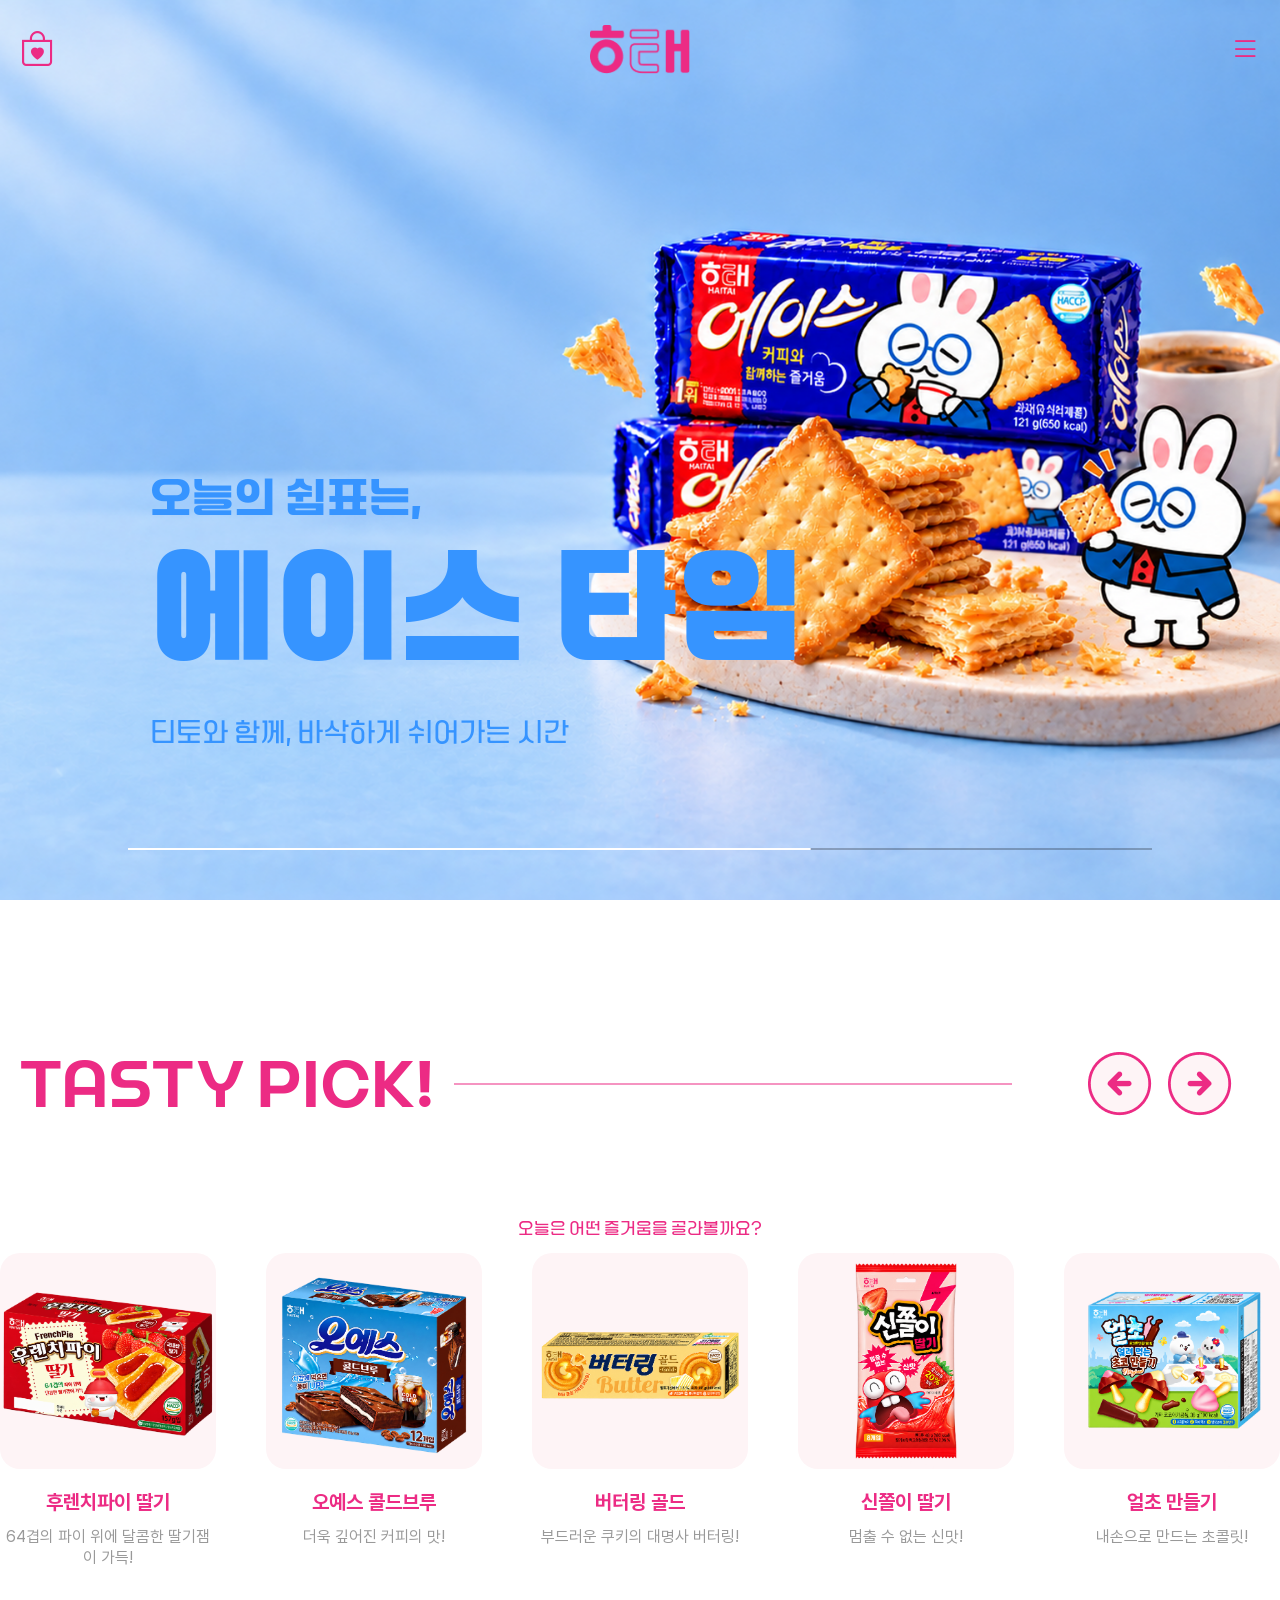
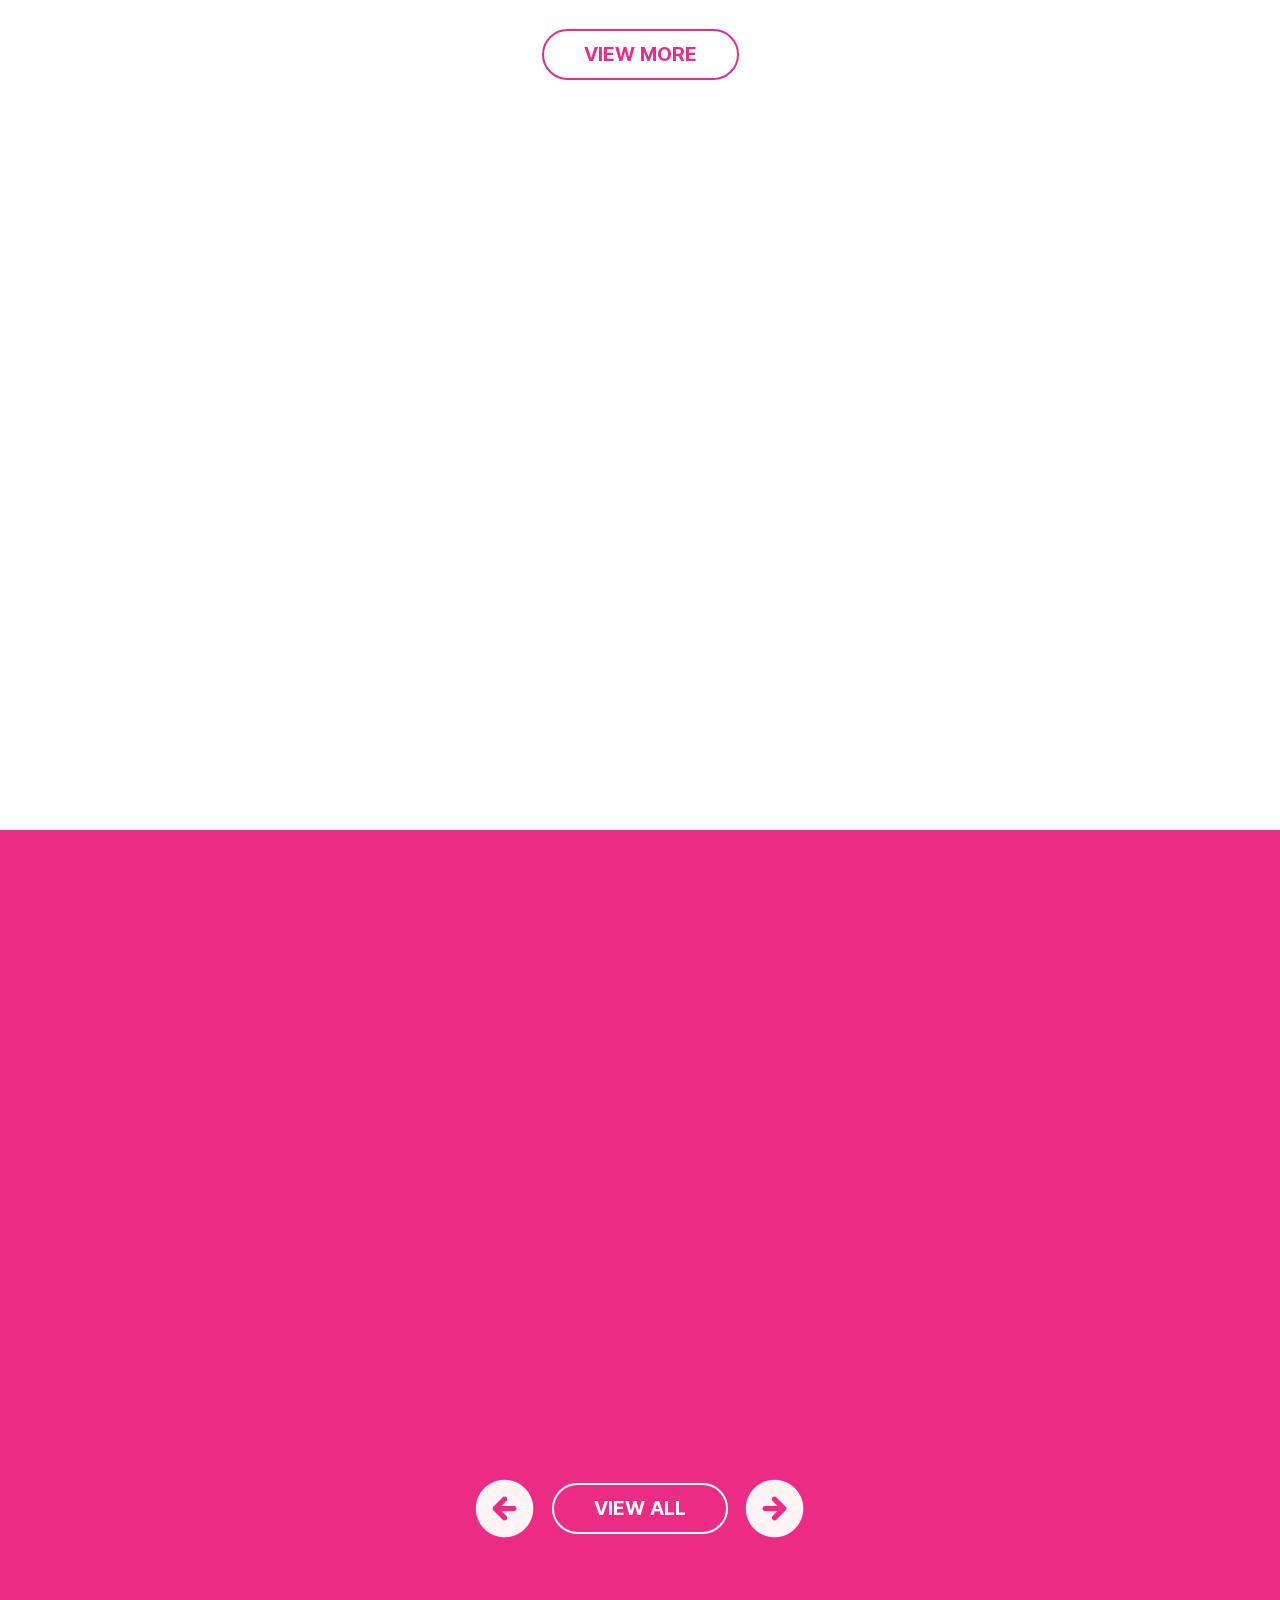
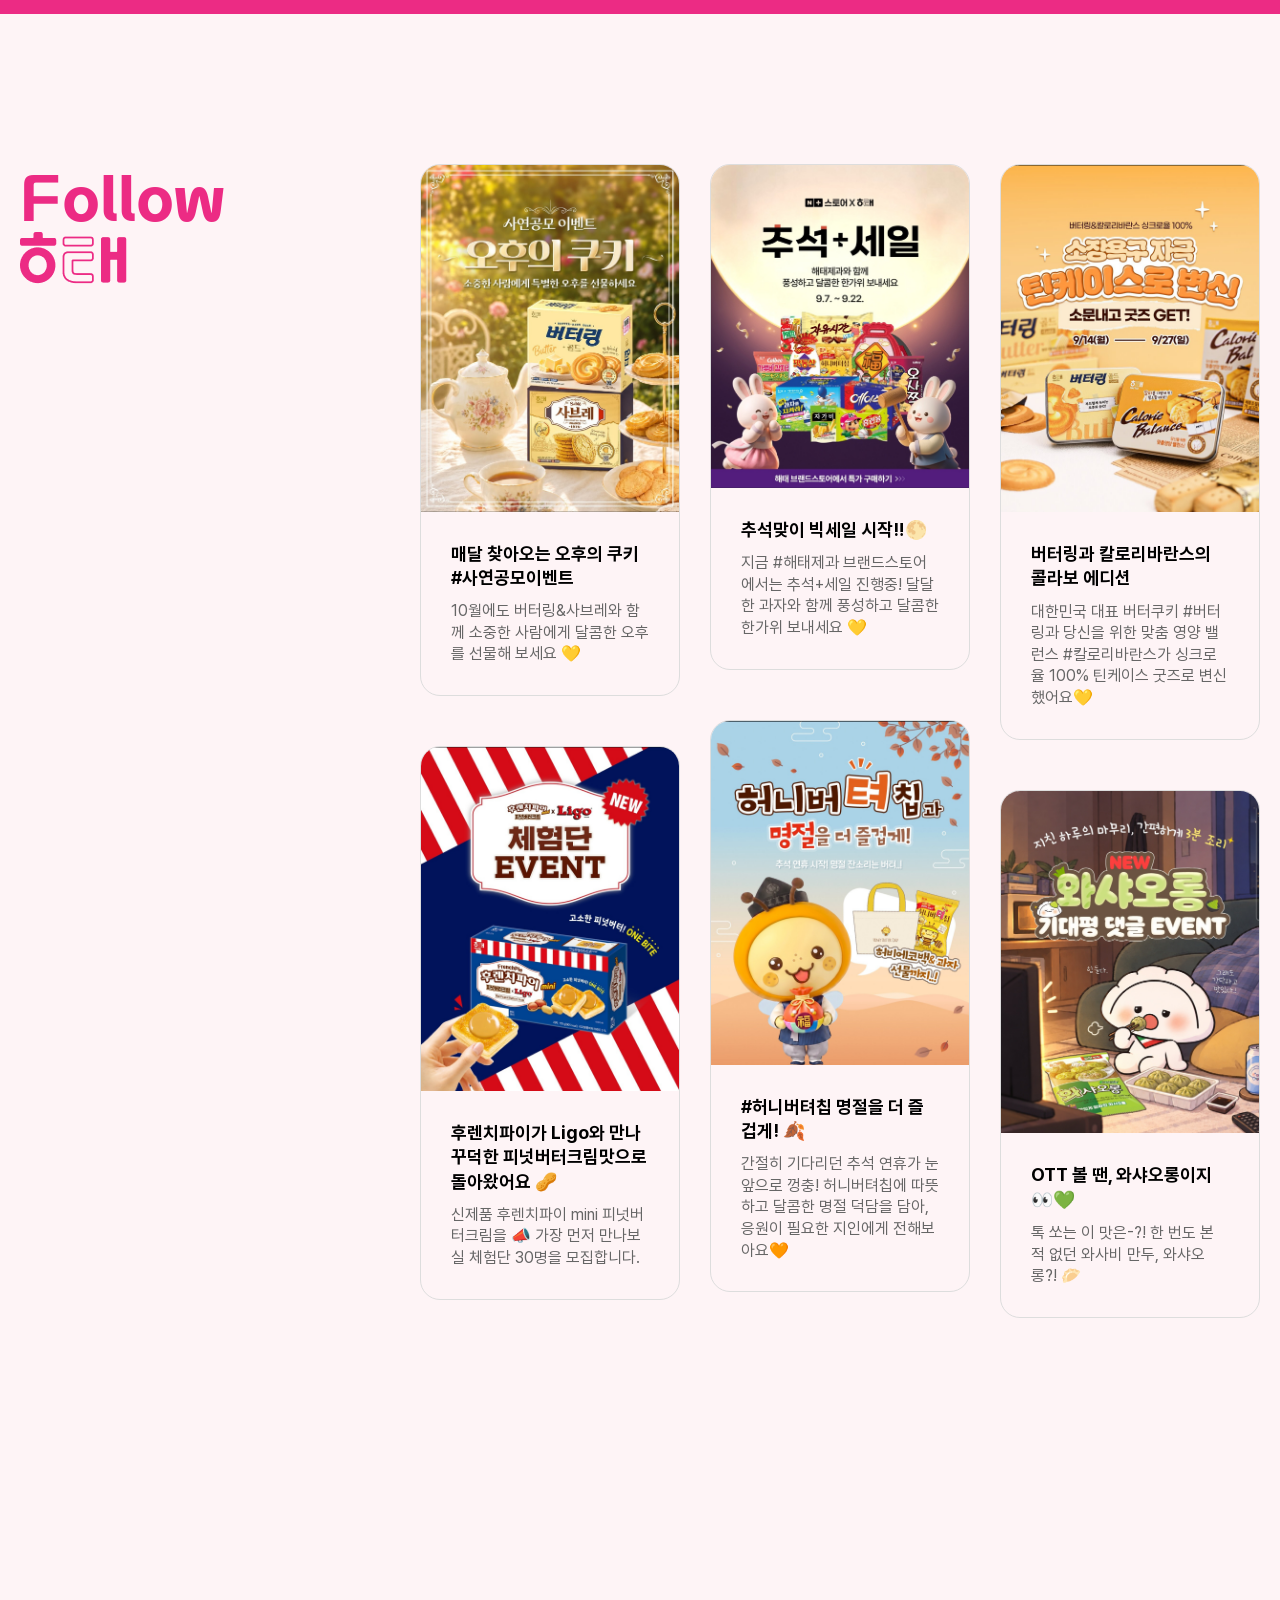
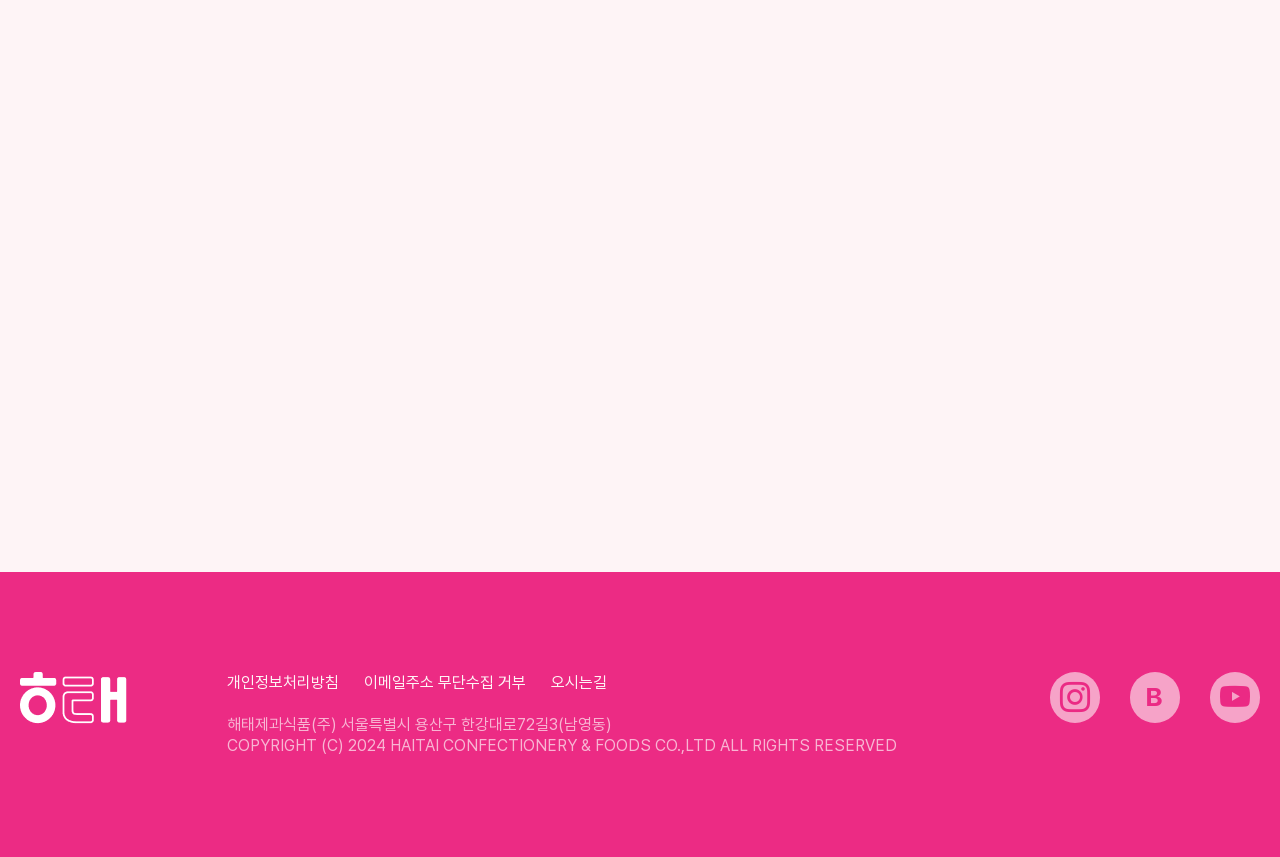
==== index.html @ 1c4fd708 "최초업로드" ====
<!DOCTYPE html>
<html lang="ko">

<head>
  <meta charset="UTF-8">
  <meta name="viewport" content="width=device-width, initial-scale=1.0">
  <title>해태제과식품</title>
  <!--favicon-->
  <link rel="icon" href="img/common/favicon.png">

  <!--font-->
  <link rel="stylesheet" href="css/font.css">

  <!--icon-->
  <link rel="stylesheet" href="https://cdn.jsdelivr.net/npm/bootstrap-icons@1.9.1/font/bootstrap-icons.css">

  <!--css-->
  <link rel="stylesheet" href="css/reset.css">
  <link rel="stylesheet" href="css/swiper-bundle.min.css">
  <link rel="stylesheet" href="css/aos.css">

  <link rel="stylesheet" href="css/common.css">
  <link rel="stylesheet" href="css/main.css">

  <!--js-->
  <script src="js/jquery-4.0.0.min.js"></script>
  <script src="js/swiper-bundle.min.js"></script>
  <script src="js/aos.js"></script>
  <script src="js/common.js"></script>
</head>

<body>
  <div id="wrap">
    <header>
      <div class="inner">
        <h1><a href="#"><img src="img/common/logo.png" alt="해태제과식품"></a></h1>
        <nav>
          <ul class="gnb">
            <li><a href="doc/about.html">about</a></li>
            <li><a href="doc/product.html">product</a></li>
            <li><a href="doc/news.html">news</a></li>
            <li><a href="doc/event.html">event</a></li>
          </ul>

          <div class="utill">
            <ul class="lang">
              <li><a href="#">KO</a>
                <ul class="depth2">
                  <li><a href="#">EN</a></li>
                  <li><a href="#">JP</a></li>
                </ul>
              </li>
            </ul>
            <a href="#">
              <div class="bi bi-bag-heart cart"></div>
            </a>
          </div><!--utill-->
        </nav>

        <div class="bi bi-list ham"></div>

      </div><!--inner-->

      <div class="mgnb-wrap">
        <div class="m-logo"><img src="img/common/logo.png" alt="해태제과식품"></div>

        <ul class="mgnb">
            <li><a href="doc/about.html">about</a></li>
            <li><a href="doc/product.html">product</a></li>
            <li><a href="doc/news.html">news</a></li>
            <li><a href="doc/event.html">event</a></li>
        </ul><!--mgnb-->
        <div class="bi bi-x-lg mgnb-close"></div>
      </div><!--mgnb-wrap-->

    </header>

    <main>

      <section id="banner">

        <div class="swiper banner-list">
          <ul class="swiper-wrapper">

            <li class="swiper-slide banner01">
              <div class="banner-txt">
                <div class="inner">
                  <div class="ohyes">
                    <span>베어물면, 기분까지</span>
                    <h2>Oh YES!</h2>
                    <p>예쓰와 함께, 오늘도 부드럽게 오예스!</p>
                  </div>
                </div><!--main-txt-->
              </div><!--inner-->
            </li>

            <li class="swiper-slide banner02">
              <div class="inner">
                <div class="banner-txt">
                  <div class="ace">
                    <span>오늘의 쉼표는,</span>
                    <h2>에이스 타임</h2>
                    <p>티토와 함께, 바삭하게 쉬어가는 시간</p>
                  </div>
                </div><!--main-txt-->
              </div><!--inner-->
            </li>

            <li class="swiper-slide banner03">
              <div class="inner">
                <div class="banner-txt">
                  <div class="freetime">
                    <span>자유를 채워볼까?</span>
                    <h2>자유시간</h2>
                    <p>차유식과 함께, 달콤하게 즐기는 나만의 자유시간</p>
                  </div>
                </div><!--main-txt-->
              </div><!--inner-->
            </li>

          </ul><!--swiper-wrapper-->
          <div class="swiper-pagination"></div>
        </div><!--swiper-->

      </section><!--banner-->

      <section id="tasty-pick" data-aos="fade-up">

        <div class="inner">
          <h3 class="tasty-h3"><span>tasty pick!</span></h3>

          <div class="swiper-btn">
            <div class="swiper-button-prev prd-prev"></div>
            <div class="swiper-button-next prd-next"></div>
          </div>

        </div><!--inner-->
        <p class="pick">오늘은 어떤 즐거움을 골라볼까요?</p>

        <div class="swiper tasty-list">
          <ul class="swiper-wrapper">

            <li class="swiper-slide">
              <div class="thumbnail">
                <a href="#">
                  <img src="img/main/tastypick/tastypick_prd/p01.png" alt="오예스 콜드브루">
                  <img src="img/main/tastypick/tastypick_visual/prd_visual01.png" alt="오예스 콜드브루">
                </a>
              </div>
              <div class="prd-name"><a href="#">오예스 콜드브루</a></div>
              <div class="prd-txt">더욱 깊어진 커피의 맛!</div>
            </li>

            <li class="swiper-slide">
              <div class="thumbnail">
                <a href="#">
                  <img src="img/main/tastypick/tastypick_prd/p02.png" alt="버터링 골드">
                  <img src="img/main/tastypick/tastypick_visual/prd_visual02.png" alt="버터링 골드">
                </a>
              </div>
              <div class="prd-name"><a href="#">버터링 골드</a></div>
              <div class="prd-txt">부드러운 쿠키의 대명사 버터링!</div>
            </li>

            <li class="swiper-slide">
              <div class="thumbnail">
                <a href="#">
                  <img src="img/main/tastypick/tastypick_prd/p03.png" alt="신쫄이 딸기">
                  <img src="img/main/tastypick/tastypick_visual/prd_visual03.png" alt="신쫄이 딸기">
                </a>
              </div>
              <div class="prd-name"><a href="#">신쫄이 딸기</a></div>
              <div class="prd-txt">멈출 수 없는 신맛!</div>
            </li>

            <li class="swiper-slide">
              <div class="thumbnail">
                <a href="#">
                  <img src="img/main/tastypick/tastypick_prd/p04.png" alt="얼초 만들기">
                  <img src="img/main/tastypick/tastypick_visual/prd_visual04.png" alt="얼초 만들기">
                </a>
              </div>
              <div class="prd-name"><a href="#">얼초 만들기</a></div>
              <div class="prd-txt">내손으로 만드는 초콜릿!</div>
            </li>

            <li class="swiper-slide">
              <div class="thumbnail">
                <a href="#">
                  <img src="img/main/tastypick/tastypick_prd/p05.png" alt="고향만두">
                  <img src="img/main/tastypick/tastypick_visual/prd_visual05.png" alt="고향만두">
                </a>
              </div>
              <div class="prd-name"><a href="#">고향만두</a></div>
              <div class="prd-txt">Since 1987 언제나 당신곁에</div>
            </li>

            <li class="swiper-slide">
              <div class="thumbnail">
                <a href="#">
                  <img src="img/main/tastypick/tastypick_prd/p06.png" alt="연양갱">
                  <img src="img/main/tastypick/tastypick_visual/prd_visual06.png" alt="연양갱">
                </a>
              </div>
              <div class="prd-name"><a href="#">연양갱</a></div>
              <div class="prd-txt">75년 전통의 맛 그대로!</div>
            </li>

            <li class="swiper-slide">
              <div class="thumbnail">
                <a href="#">
                  <img src="img/main/tastypick/tastypick_prd/p07.png" alt="허니버터칩">
                  <img src="img/main/tastypick/tastypick_visual/prd_visual07.png" alt="허니버터칩">
                </a>
              </div>
              <div class="prd-name"><a href="#">허니버터칩</a></div>
              <div class="prd-txt">달콤한 벌꿀이 들어갔어요!</div>
            </li>

            <li class="swiper-slide">
              <div class="thumbnail">
                <a href="#">
                  <img src="img/main/tastypick/tastypick_prd/p08.png" alt="후렌치파이 딸기">
                  <img src="img/main/tastypick/tastypick_visual/prd_visual08.png" alt="후렌치파이 딸기">
                </a>
              </div>
              <div class="prd-name"><a href="#">후렌치파이 딸기</a></div>
              <div class="prd-txt">64겹의 파이 위에 달콤한 딸기잼이 가득!</div>
            </li>

          </ul><!--swiper-wrapper-->
        </div><!--swiper-->


        <div class="btn-more" data-aos="fade-up"><a href="doc/product.html">view more</a></div>
      </section><!--tasty-pick-->

      <section id="brand-story">
        <div class="story-txt">
          <div><img src="img/common/logo_w.png" alt="해태로고"></div>
          <h3>story</h3>
        </div>
        <p>해태제과는 늘 새롭고 달콤한 세상을 꿈꾸고 있어요</p>

        <div class="btn-more"><a href="doc/about.html">해태, 궁금하지?</a></div>
      </section><!--brand-story-->

      <section id="new-prd">
        <h3 data-aos="fade-up">new product</h3>
        <p data-aos="fade-up">새로운 달콤함을 만나봐!</p>
        <div class="swiper new-list" data-aos="fade-up">
          <ul class="swiper-wrapper">

            <li class="swiper-slide">
              <img src="img/main/newproduct/new_prd01.png" alt="샌드 에이스">
              <div class="btn-more"><a href="#">view more</a></div>
            </li>
            <li class="swiper-slide">
              <img src="img/main/newproduct/new_prd02.png" alt="맛동산 밤라떼맛">
              <div class="btn-more"><a href="#">view more</a></div>
            </li>
            <li class="swiper-slide">
              <img src="img/main/newproduct/new_prd03.png" alt="자유시간 로얄밀크티">
              <div class="btn-more"><a href="#">view more</a></div>
            </li>
            <li class="swiper-slide">
              <img src="img/main/newproduct/new_prd04.png" alt="오예스 베이크하우스">
              <div class="btn-more"><a href="#">view more</a></div>
            </li>
            <li class="swiper-slide">
              <img src="img/main/newproduct/new_prd05.png" alt="오사쯔 우베맛">
              <div class="btn-more"><a href="#">view more</a></div>
            </li>

          </ul><!--swiper-wrapper-->

        </div><!--new-list-->
        <div class="swiper-button-prev intro-prev"></div>
        <div class="swiper-button-next intro-next"></div>
        <div class="btn-more"><a href="doc/product.html">view all</a></div>
      </section><!--new-prd-->

      <section id="follow">
        <div class="inner">

          <div class="follow-txt">
            <h3>follow</h3>
            <div class="follow-logo">
              <img src="img/common/logo.png" alt="해태로고">
            </div>
          </div><!--follow-txt-->

          <div class="follow-list">

            <div>

              <div class="follow-item" data-aos="fade-up">
                <a href="#"><img src="img/main/instagram/insta01.jpg" alt="인스타1"></a>
                <dl>
                  <dt>매달 찾아오는 오후의 쿠키 #사연공모이벤트</dt>
                  <dd>10월에도 버터링&사브레와 함께 소중한 사람에게 달콤한 오후를 선물해 보세요 💛</dd>
                </dl>
              </div><!--follow-item-->

              <div class="follow-item" data-aos="fade-up">
                <a href="#"><img src="img/main/instagram/insta02.jpg" alt="인스타2"></a>
                <dl>
                  <dt>후렌치파이가 Ligo와 만나 꾸덕한 피넛버터크림맛으로 돌아왔어요 🥜</dt>
                  <dd>신제품 후렌치파이 mini 피넛버터크림을 📣 가장 먼저 만나보실 체험단 30명을 모집합니다.</dd>
                </dl>
              </div><!--follow-item-->

              <div class="follow-item" data-aos="fade-up">
                <a href="#"><img src="img/main/instagram/insta03.png" alt="인스타3"></a>
                <dl>
                  <dt>식후감 이벤트 🍂</dt>
                  <dd>해태제과가 올가을 선보인 감성 디저트,
                    Fall-in-Cafe 에디션의 식후감을 들려주세요!</dd>
                </dl>
              </div><!--follow-item-->

            </div>

            <div>

              <div class="follow-item" data-aos="fade-up">
                <a href="#"><img src="img/main/instagram/insta04.jpg" alt="인스타4"></a>
                <dl>
                  <dt>추석맞이 빅세일 시작‼️🌕</dt>
                  <dd>지금 #해태제과 브랜드스토어에서는 추석+세일 진행중! 달달한 과자와 함께 풍성하고 달콤한 한가위 보내세요 💛</dd>
                </dl>
              </div><!--follow-item-->

              <div class="follow-item" data-aos="fade-up">
                <a href="#"><img src="img/main/instagram/insta05.png" alt="인스타5"></a>
                <dl>
                  <dt>#허니버텨칩 명절을 더 즐겁게! 🍂</dt>
                  <dd>간절히 기다리던 추석 연휴가 눈앞으로 껑충!
                    허니버텨칩에 따뜻하고 달콤한 명절 덕담을 담아, 응원이 필요한 지인에게 전해보아요🧡</dd>
                </dl>
              </div><!--follow-item-->

              <div class="follow-item" data-aos="fade-up">
                <a href="#"><img src="img/main/instagram/insta06.jpg" alt="인스타6"></a>
                <dl>
                  <dt>돌아온 해태몰 브랜드위크🍂</dt>
                  <dd>해태몰에서 달달한 가을 기획전을 즐겨보아요!</dd>
                </dl>
              </div><!--follow-item-->

            </div>

            <div>

              <div class="follow-item" data-aos="fade-up">
                <a href="#"><img src="img/main/instagram/insta07.png" alt="인스타7"></a>
                <dl>
                  <dt>버터링과 칼로리바란스의 콜라보 에디션</dt>
                  <dd>대한민국 대표 버터쿠키 #버터링과 당신을 위한
                    맞춤 영양 밸런스 #칼로리바란스가 싱크로율 100% 틴케이스 굿즈로 변신했어요💛</dd>
                </dl>
              </div><!--follow-item-->

              <div class="follow-item" data-aos="fade-up">
                <a href="#"><img src="img/main/instagram/insta08.png" alt="인스타8"></a>
                <dl>
                  <dt>OTT 볼 땐, 와샤오롱이지 👀💚</dt>
                  <dd>톡 쏘는 이 맛은-?!
                    한 번도 본 적 없던 와사비 만두, 와샤오롱?! 🥟</dd>
                </dl>
              </div><!--follow-item-->

              <div class="follow-item" data-aos="fade-up">
                <a href="#"><img src="img/main/instagram/insta09.jpg" alt="인스타9"></a>
                <dl>
                  <dt>즐겁고 행복한 추석 연휴 스타트! 🌕💛</dt>
                  <dd>다들 즐거운 시간 보내고 계신가요?
                    📢 연휴의 시작과 함께 토스에서도 하루특가 행사 진행 중이란 소식‼️</dd>
                </dl>
              </div><!--follow-item-->

            </div>

          </div><!--follow-list-->
        </div><!--inner-->
        <div class="btn-more" data-aos="fade-up"><a href="#">view more</a></div>
      </section><!--follow-->

    </main>

    <footer>

      <div class="inner">

        <div class="left">
          <div class="ft-logo">
            <img src="img/common/logo_w.png" alt="해태로고">
          </div>

          <div class="ft-list">
            <ul class="ft-select">
              <li><a href="#">개인정보처리방침</a></li>
              <li><a href="#">이메일주소 무단수집 거부</a></li>
              <li><a href="#">오시는길</a></li>
            </ul>

            <div class="ad-co">
              <address>해태제과식품(주) 서울특별시 용산구 한강대로72길3(남영동)</address>
              <div class="copy">COPYRIGHT (C) 2024 HAITAI CONFECTIONERY & FOODS CO.,LTD ALL RIGHTS RESERVED</div>
            </div><!--ad-co-->
          </div><!--ft-list-->
        </div><!--left-->

        <ul class="sns">
          <li><a href="#" class="bi bi-instagram"></a></li>
          <li><a href="#" class="bi bi-type-bold"></a></li>
          <li><a href="#" class="bi bi-youtube"></a></li>
        </ul>

      </div><!--inner-->

    </footer>
  </div><!--wrap-->
  
</body>
<script>
    $(document).ready(function () {
      AOS.init(); //잊지말기
    });
  </script>

</html>
---- css/font.css ----
@font-face{
  font-family: "pretendard"; /*사용할 이름 정의*/
  src: url(../font/Pretendard-Thin.woff) format("woff"); /*폰트 파일 위치 연결*/
  font-weight: 100;
  font-style: normal;
}

@font-face{
  font-family: "pretendard";
  src: url(../font/Pretendard-ExtraLight.woff) format("woff");
  font-weight: 200;
  font-style: normal;
}

@font-face{
  font-family: "pretendard";
  src: url(../font/Pretendard-Light.woff) format("woff");
  font-weight: 300;
  font-style: normal;
}

@font-face{
  font-family: "pretendard";
  src: url(../font/Pretendard-Regular.woff) format("woff");
  font-weight: 400;
  font-style: normal;
}

@font-face{
  font-family: "pretendard";
  src: url(../font/Pretendard-Medium.woff) format("woff");
  font-weight: 500;
  font-style: normal;
}

@font-face{
  font-family: "pretendard";
  src: url(../font/Pretendard-SemiBold.woff) format("woff");
  font-weight: 600;
  font-style: normal;
}

@font-face{
  font-family: "pretendard";
  src: url(../font/Pretendard-Bold.woff) format("woff");
  font-weight: 700;
  font-style: normal;
}

@font-face{
  font-family: "pretendard";
  src: url(../font/Pretendard-ExtraBold.woff) format("woff");
  font-weight: 800;
  font-style: normal;
}

@font-face{
  font-family: "pretendard";
  src: url(../font/Pretendard-Black.woff) format("woff");
  font-weight: 900;
  font-style: normal;
}

@font-face {
  font-family: "riasans";
  src: url("../font/RiaSans-Regular.woff2") format("woff");
  font-weight: 100;
  font-style: normal;
}

@font-face {
  font-family: "riasans";
  src: url("../font/RiaSans-Bold.woff2") format("woff");
  font-weight: 200;
  font-style: normal;
}

@font-face {
  font-family: "riasans";
  src: url("../font/RiaSans-ExtraBold.woff2") format("woff");
  font-weight: 300;
  font-style: normal;
}
---- css/common.css ----
@charset "utf-8";

:root {
  --main-font: "pretendard", sans-serif;
  --sub-font: "riasans", sans-serif;
  --main-color: #EC2B84;
  --sub-color: #FEF4F6;
}

body {
  font-family: var(--main-font);
  font-size: 1.6rem;
  line-height: 1.35;
  color: #000;
}

.inner {
  padding: 0 20px;
  max-width: 1640px;
  margin: 0 auto;
}

header {
  position: fixed;
  top: 0;
  left: 0;
  width: 100%;
  z-index: 99;
  align-items: center;
  padding: 25px 0;
}

header.active {
  background-color: #ffffffda;
}

header h1 img {
  display: block;
  width: 100px;
}

header nav {
  display: flex;
  gap: 400px;
}

header .inner {
  display: flex;
  justify-content: space-between;
}

header .gnb {
  display: flex;
}

header .gnb li a {
  display: block;
  padding: 10px 40px;
  text-transform: uppercase;
  font-size: 1.8rem;
  font-weight: 700;
  color: var(--main-color);
}

header .utill {
  display: flex;
  align-items: center;
  gap: 20px;
}

header .utill .lang {
  font-size: 1.6rem;
  font-weight: 600;
  color: var(--main-color);
}

header .utill .lang>li {
  position: relative;
}

header .utill .lang>li>a {
  display: block;
  padding: 8px 45px 8px 25px;
  border: 2px solid var(--main-color);
  border-radius: 25px;
  color: var(--main-color);
  background: url(../img/common/chevron-down.png)no-repeat right 10px center;
  transition: all 0.5s;
}

header .utill .lang>li:hover>a {
  background-color: var(--sub-color);
}

header .utill .lang>li .depth2 {
  display: none;
  position: absolute;
  width: 100px;
  padding: 10px;
  text-align: center;
  border-radius: 10px;
  transform: translateX(-50%);
  left: 50%;
  background-color: var(--sub-color);
}

header .utill .lang>li .depth2 li a {
  display: block;
  padding: 8px 0 8px;
  color: var(--main-color);
  transition: all 0.5s;
}

header .utill .lang>li .depth2 li:hover a {
  background-color: var(--main-color);
  color: var(--sub-color);
  border-radius: 10px;
}

header .utill .cart {
  color: var(--main-color);
  font-size: 3.5rem;
}

header .ham {
  cursor: pointer;
  display: none;
  color: var(--main-color);
  font-size: 3rem;
  line-height: 48px;
}

@media(max-width: 1400px) {
  header h1 {
    position: absolute;
    left: 50%;
    transform: translateX(-50%);
  }

  header .gnb {
    display: none;
  }

  header .utill>.lang {
    display: none;
  }

  header .ham {
    display: block;
  }
}

@media(max-width: 768px) {
  header h1 {
    position: static;
    transform: none;
  }

  header .utill {
    display: none;
  }
}

/*mgnb*/
.mgnb-wrap {
  position: fixed;
  z-index: 999;
  top: 0;
  right: -100%;
  width: 100%;
  height: 100%;
  padding: 100px 50px;
  background-color: var(--sub-color);
}

.mgnb-wrap .m-logo {
  position: absolute;
  top: 48px;
}

.mgnb-wrap .m-logo img {
  display: block;
  width: 60px;
}

.mgnb-wrap .mgnb li a {
  display: block;
  padding: 15px 10px;
  color: var(--main-color);
  text-transform: uppercase;
  font-size: 2rem;
  border-bottom: 1px solid rgba(236, 43, 133, 0.3);
  transition: all 0.5s;
}

.mgnb-wrap .mgnb li:first-child {
  border-top: 1px solid var(--main-color);
}

.mgnb-wrap .mgnb li:hover a {
  color: var(--sub-color);
  background-color: var(--main-color);
}

.mgnb-wrap .mgnb-close {
  cursor: pointer;
  position: absolute;
  top: 50px;
  right: 50px;
  width: 30px;
  height: 30px;
  color: var(--main-color);
  font-size: 2rem;
}

/*공통*/
h3 {
  position: relative;
  font-size: 5rem;
  font-family: var(--sub-font);
  font-weight: 200;
  text-transform: uppercase;
  color: var(--main-color);
}

main .btn-more a {
  display: inline-block;
  border: 2px solid var(--main-color);
  border-radius: 30px;
  padding: 10px 40px;
  font-size: 2rem;
  font-weight: 700;
  text-transform: uppercase;
  color: var(--main-color);
  transition: all 0.5s;
}

main .btn-more a:hover {
  background-color: var(--main-color);
  color: #fff;
}

/*footer*/
footer {
  background-color: var(--main-color);
  padding: 100px 0;
}

footer .inner {
  display: flex;
  flex-wrap: wrap;
  justify-content: space-between;
}

footer .inner .left {
  display: flex;
  gap: 100px;
}

footer .inner .left .ft-list .ft-select {
  display: flex;
  flex-wrap: wrap;
  gap: 25px;
  margin-bottom: 20px;
}

footer .inner .left .ft-list .ft-select li a {
  color: var(--sub-color);
}

footer .inner .left .ft-list .ad-co {
  color: #fef4f6b0;
}

footer .inner .sns {
  display: flex;
  gap: 30px;
}

footer .inner .sns li a {
  display: inline-block;
  padding: 5px 10px;
  align-items: center;
  font-size: 3rem;
  background-color: var(--sub-color);
  color: var(--main-color);
  border-radius: 50px;
  opacity: 0.6;
  transition: all 0.5s;
}

footer .inner .sns li a:hover{
  opacity: 1;
}

@media(max-width:1024px) {
  footer {
    font-size: 1.4rem;
  }

  footer .inner .sns{
    margin-top: 50px;
  }
}

@media(max-width:768px) {
  footer {
    padding: 50px 0;
    font-size: 1.2rem;
  }
}
---- css/main.css ----
@charset "utf-8";


/*main-visual*/

#banner .swiper-slide {
  height: 100vh;
}

#banner .banner01 {
  background: url(../img/main/banner/banner_main01.png)no-repeat center center / cover;
}

#banner .banner02 {
  background: url(../img/main/banner/banner_main02.png)no-repeat center center / cover;
}

#banner .banner03 {
  background: url(../img/main/banner/banner_main03.png)no-repeat center center / cover;
}

#banner .banner-txt {
  position: absolute;
  left: 150px;
  bottom: 150px;
  font-family: var(--sub-font);
  color: #fff;
}

#banner .swiper-pagination-progressbar-fill {
  background-color: #fff;
}

#banner .swiper-pagination {
  top: auto;
  bottom: 50px;
  height: 2px;
  width: 80%;
  left: 50%;
  transform: translateX(-50%);
  max-width: 1600px;
}

#banner .banner-txt span {
  font-weight: 200;
  font-size: 4rem;
}

#banner .banner-txt h2 {
  font-size: 12rem;
  margin-bottom: 30px;
}

#banner .banner-txt p {
  font-weight: 100;
  font-size: 2.5rem;
}

#banner .banner-txt .ohyes {
  color: #ff6666;
}

#banner .banner-txt .ace {
  color: #3694FF;
}

#banner .banner-txt .freetime {
  color: #FFBB15;
}

@media(max-width: 1024px) {
  #banner .banner01 {
    background: url(../img/main/banner/banner_tb01.png)no-repeat center / cover;
  }

  #banner .banner02 {
    background: url(../img/main/banner/banner_tb02.png)no-repeat center / cover;
  }

  #banner .banner03 {
    background: url(../img/main/banner/banner_tb03.png)no-repeat center / cover;
  }

  #banner .banner-txt {
    left: 100px;
    bottom: 600px;
  }

  #banner .banner-txt .ohyes {
    color: #fff;
  }

  #banner .banner-txt .ace {
    color: #fff;
  }

  #banner .banner-txt .freetime {
    color: #fff;
  }

  #banner .banner-txt span {
    font-size: 2.5rem;
  }

  #banner .banner-txt h2 {
    font-size: 8rem;
    margin-bottom: 15px;
  }

  #banner .banner-txt p {
    font-size: 2rem;
  }
}

@media(max-width: 768px) {
  #banner .banner01 {
    background: url(../img/main/banner/banner_mb01.png)no-repeat center / cover;
  }

  #banner .banner02 {
    background: url(../img/main/banner/banner_mb02.png)no-repeat center / cover;
  }

  #banner .banner03 {
    background: url(../img/main/banner/banner_mb03.png)no-repeat center / cover;
  }

  #banner .banner-txt {
    left: 30px;
    bottom: 620px;
  }

  #banner .banner-txt span {
    font-size: 2.5rem;
  }

  #banner .banner-txt h2 {
    font-size: 7rem;
    margin-bottom: 10px;
  }

  #banner .banner-txt p {
    font-size: 2rem;
  }
}


/*tasty pick*/
#tasty-pick {
  padding-top: 150px;
}

#tasty-pick .inner {
  margin-bottom: 100px;
  position: relative;
  display: flex;
  justify-content: space-between;

}

#tasty-pick .tasty-h3 {
  width: 80%;
  position: relative;
}

#tasty-pick .tasty-h3 span {
  display: inline-block;
  padding-right: 20px;
  background-color: #fff;
  position: relative;
  z-index: 2;
}

#tasty-pick .tasty-h3::after {
  content: "";
  display: block;
  width: 100%;
  height: 1px;
  background-color: var(--main-color);
  transition: all 0.5s;
  position: absolute;
  top: 50%;
  left: 0;
  transform: translateY(-50%);
}


#tasty-pick .pick {
  text-align: center;
  color: var(--main-color);
  font-family: var(--sub-font);
  font-weight: 100;
  font-size: 1.5rem;
  margin-bottom: 15px;
}

#tasty-pick .swiper-btn {
  width: 20%;
}

#tasty-pick .swiper-slide {
  position: relative;
  text-align: center;
}

#tasty-pick .tasty-list li img {
  width: 100%;
  background-color: var(--sub-color);
  border-radius: 20px;
}

#tasty-pick .tasty-list li .thumbnail {
  position: relative;
}

#tasty-pick .tasty-list li .thumbnail img:nth-child(2) {
  position: absolute;
  top: 0;
  left: 0;
  opacity: 0;
  transition: all 0.5s;
}

#tasty-pick .tasty-list li:hover .thumbnail img:nth-child(2) {
  opacity: 1;
}

#tasty-pick .prd-name {
  font-size: 2rem;
  font-weight: 700;
  padding: 20px 0 10px;
}

#tasty-pick .prd-name a {
  color: var(--main-color);
}

#tasty-pick .prd-txt {
  color: rgba(0, 0, 0, 0.4)
}

#tasty-pick .swiper-button-next {
  display: inline-block;
  width: 80px;
  height: 80px;
  left: auto;
  top: 16px;
  right: 40px;
  background: transparent url(../img/main/arrow_right.png) no-repeat center;
  font-size: 0;
  color: transparent;
}

#tasty-pick .swiper-button-prev {
  display: inline-block;
  width: 80px;
  height: 80px;
  left: auto;
  top: 16px;
  right: 120px;
  background: transparent url(../img/main/arrow_left.png) no-repeat center;
  font-size: 0;
  color: transparent;
}

#tasty-pick .btn-more {
  margin-top: 60px;
  text-align: center;
}

@media(max-width: 1024px) {
  #tasty-pick .swiper-btn {
    display: none;
  }

  #tasty-pick .tasty-h3 {
    width: 100%;
    text-align: center;
  }

  #tasty-pick .tasty-h3::after {
    display: none;
  }

  #tasty-pick .tasty-h3 span {
    padding: 0;
  }

  #tasty-pick .pick {
    font-size: 1.3rem;
  }

  #tasty-pick .inner {
    margin-bottom: 80px;
  }
}

@media(max-width: 768px) {
  #tasty-pick {
    padding-top: 100px;
  }

  #tasty-pick .inner {
    margin-bottom: 60px;
  }

  #tasty-pick .btn-more a {
    font-size: 1.8rem;
    padding: 10px 30px;
  }
}

/*해태스토리*/
#brand-story {
  text-align: center;
  margin-top: 150px;
  color: #fff;
  padding: 200px 0;
  background: url(../img/main/main_story.png)no-repeat center / cover fixed;
}

#brand-story .story-txt {
  display: flex;
  justify-content: center;
  align-items: center;
  gap: 15px;
  margin-bottom: 10px;
}

#brand-story .story-txt div img {
  display: block;
  width: 100%;
}

#brand-story h3 {
  color: #fff;
}

#brand-story p {
  margin-bottom: 50px;
}

#brand-story>.btn-more a {
  border: 2px solid #fff;
  color: #fff;
  transition: all 0.5s;
  font-weight: 600;
}

#brand-story>.btn-more a:hover {
  background-color: #fff;
  color: var(--main-color);
}

@media(max-width: 1024px) {
  #brand-story {
    background: url(../img/main/main_story_mb.png)no-repeat center /cover fixed;
  }
}

@media(max-width: 768px) {
  #brand-story h3 {
    font-size: 3.5rem;
  }

  #brand-story .story-txt div {
    width: 80px;
  }

  #brand-story p {
    font-size: 1.4rem;
    margin-bottom: 70px;
  }

  #brand-story>.btn-more a {
    border: 2px solid #fff;
    font-weight: 500;
    padding: 10px 30px;
    font-size: 1.6rem;
  }
}


/*new product*/
#new-prd {
  position: relative;
  padding: 150px 0 200px;
  background-color: var(--main-color);
  text-align: center;
}

#new-prd h3 {
  color: #fff;
}

#new-prd p {
  color: #fff;
  margin: 10px 0 50px;
}

#new-prd .new-list .swiper-slide {
  transform: scale(0.9);
  opacity: 0.6;
  transition: all 0.5s;
}

#new-prd .new-list .swiper-slide-active {
  transform: scale(1);
  opacity: 1;
}

#new-prd .new-list .swiper-slide img {
  width: 100%;
  border-radius: 30px;
}

#new-prd .swiper-slide .btn-more {
  position: absolute;
  left: 20px;
  bottom: 20px;
}

#new-prd .swiper-slide .btn-more a {
  border: none;
  padding: 10px 30px;
  font-size: 1.6rem;
  font-weight: 600;
  color: var(--main-color);
  background-color: #fff;
}

#new-prd .swiper-slide .btn-more a:hover {
  background-color: var(--main-color);
  color: #fff;
}

#new-prd .swiper-button-next {
  display: inline-block;
  width: 70px;
  height: 70px;
  top: auto;
  bottom: 70px;
  left: calc(50% + 135px);
  right: auto;
  transform: translateX(-50%);
  background: transparent url(../img/main/arrow_right.png) no-repeat center;
  font-size: 0;
  color: transparent;
}

#new-prd .swiper-button-prev {
  display: inline-block;
  width: 70px;
  height: 70px;
  top: auto;
  left: calc(50% - 135px);
  transform: translateX(-50%);
  bottom: 70px;
  background: transparent url(../img/main/arrow_left.png) no-repeat center;
  font-size: 0;
  color: transparent;
}

#new-prd>.btn-more {
  position: absolute;
  bottom: 80px;
  top: auto;
  left: 50%;
  transform: translateX(-50%);
}

#new-prd>.btn-more a {
  border: 2px solid #FFF;
  color: #fff;
  transition: all 0.5s;
}

#new-prd>.btn-more a:hover {
  background-color: #fff;
  color: var(--main-color);
}

@media(max-width: 1024px) {
  #new-prd {
    padding: 100px 0 150px;
  }

  #new-prd h3 {
    font-size: 4rem;
  }

  #new-prd .swiper-button-next,
  #new-prd .swiper-button-prev {
    display: none;
  }

  #new-prd>.btn-more a {
    border: 2px solid #fff;
    font-size: 1.6rem;
  }

  #new-prd>.btn-more {
    bottom: 80px;
  }
}

@media(max-width: 768px) {
  #new-prd {
    background-color: var(--sub-color);
  }

  #new-prd h3 {
    color: var(--main-color);
  }

  #new-prd p {
    color: var(--main-color);
  }

  #new-prd>.btn-more {
    bottom: 80px;
  }

  #new-prd>.btn-more a {
    border: 2px solid var(--main-color);
    font-size: 1.6rem;
    color: var(--main-color);
    transition: all 0.5s;
  }

  #new-prd>.btn-more a:hover {
    background-color: var(--main-color);
    color: #fff;
  }
}

/*follow*/
#follow {
  background-color: var(--sub-color);
  padding: 150px 0;
}

#follow .inner {
  display: grid;
  grid-template-columns: 400px auto;
}

#follow .inner .follow-txt h3{
  text-transform: capitalize;
}

#follow .inner .follow-txt {
  position: sticky;
  top: 100px;
  height: 200px;
}

#follow .inner .follow-list {
  display: grid;
  grid-template-columns: repeat(3, 1fr);
  gap: 30px;
}

#follow .inner .follow-list .follow-item {
  border: 1px solid #ddd;
  border-radius: 20px;
  margin-bottom: 50px;
  overflow: hidden;
}

#follow .inner .follow-list img {
  width: 100%;
}

#follow .inner .follow-list .follow-item dl {
  padding: 30px;
  color: #666;
}

#follow .inner .follow-list .follow-item dl dt {
  font-size: 1.8rem;
  font-weight: 700;
  color: #000;
  margin-bottom: 10px;
}

#follow .btn-more {
  text-align: center;
}

@media(max-width: 1024px) {
  #follow {
    padding: 100px 0;
  }
  #follow .inner {
    grid-template-columns: 1fr;
  }
  #follow .inner .follow-txt {
    position: static;
    text-align: center;
    height: auto;
    margin-bottom: 70px;
  }
    #follow .inner .follow-txt h3{
      font-size: 4rem;
    }
  #follow .inner .follow-list{
    grid-template-columns: 1fr 1fr;
  }
  #follow .inner .follow-list>div:nth-child(3) {
    display: none;
  }
}

@media(max-width: 768px) {
  #follow {
    padding: 50px 0 100px;
  }
  #follow .inner .follow-list{
    grid-template-columns: 1fr;
  }
  #follow .inner .follow-list>div:nth-child(2) {
    display: none;
  }
}
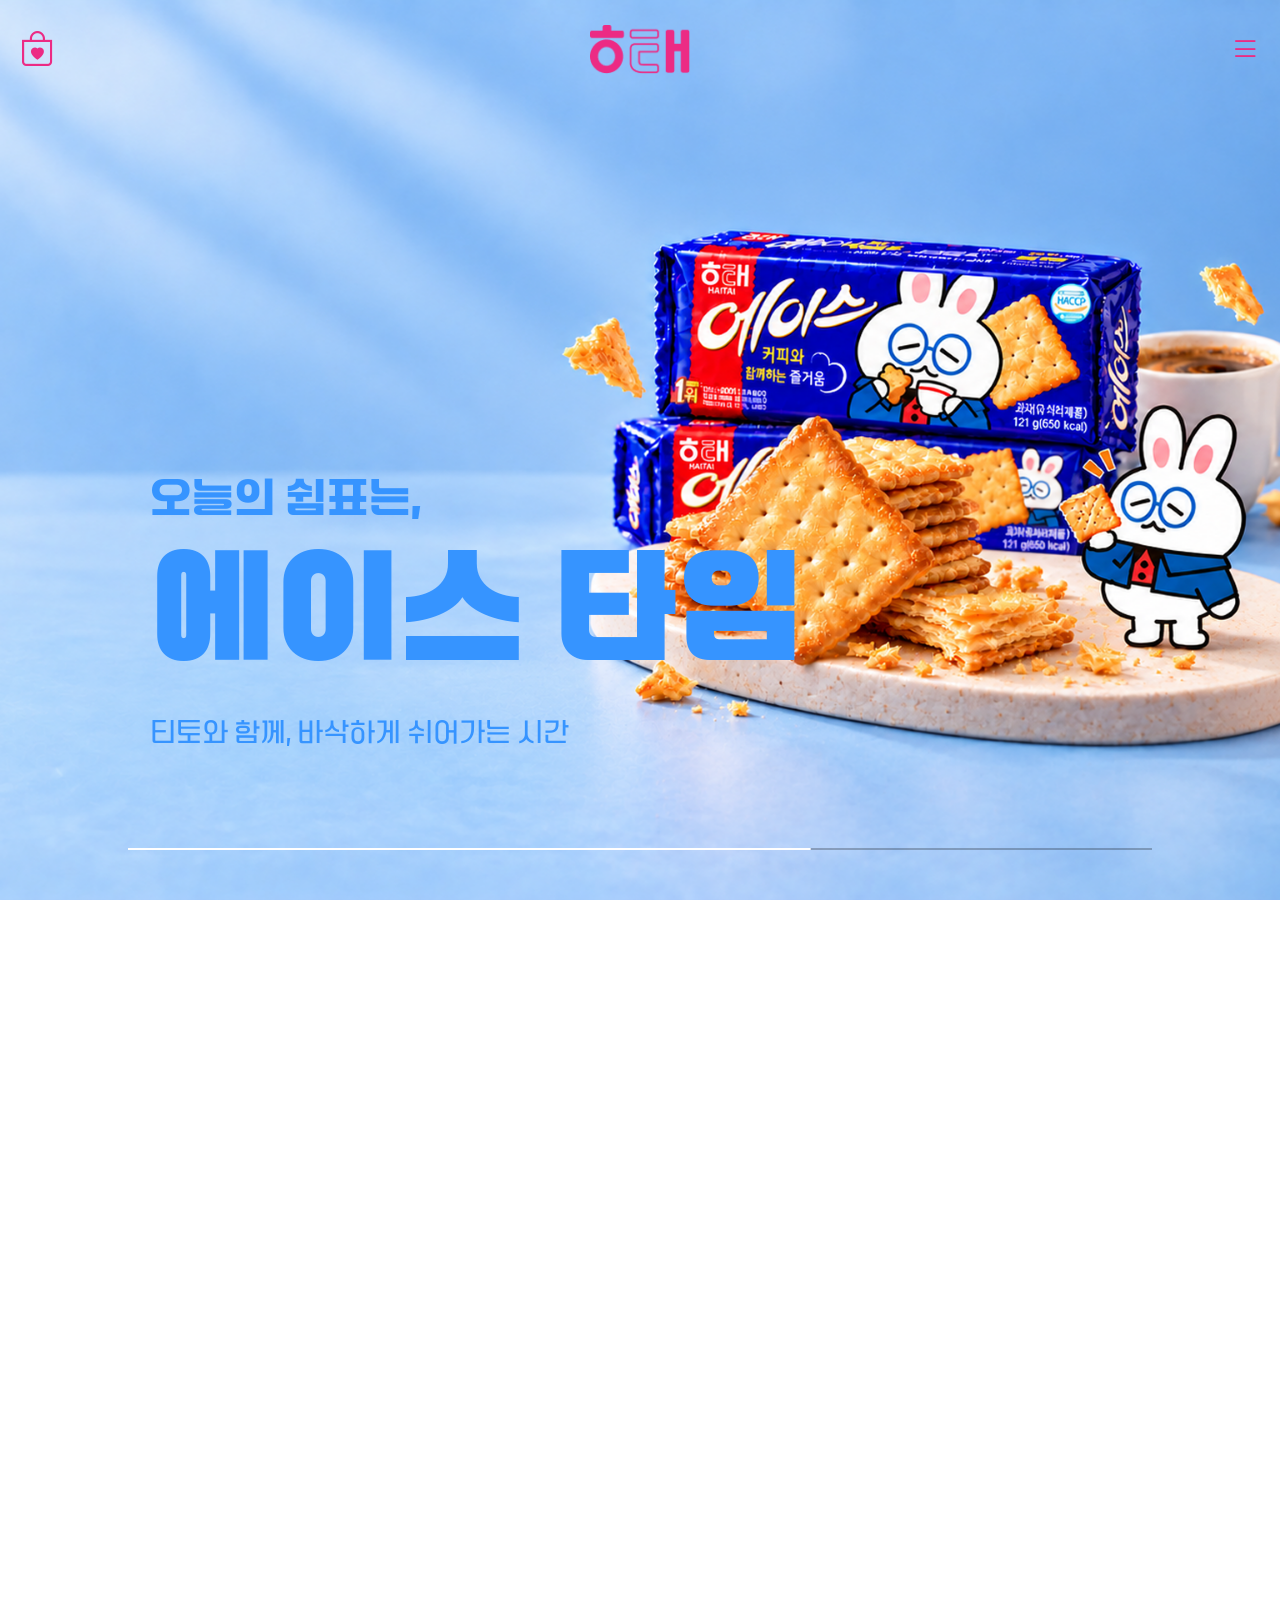
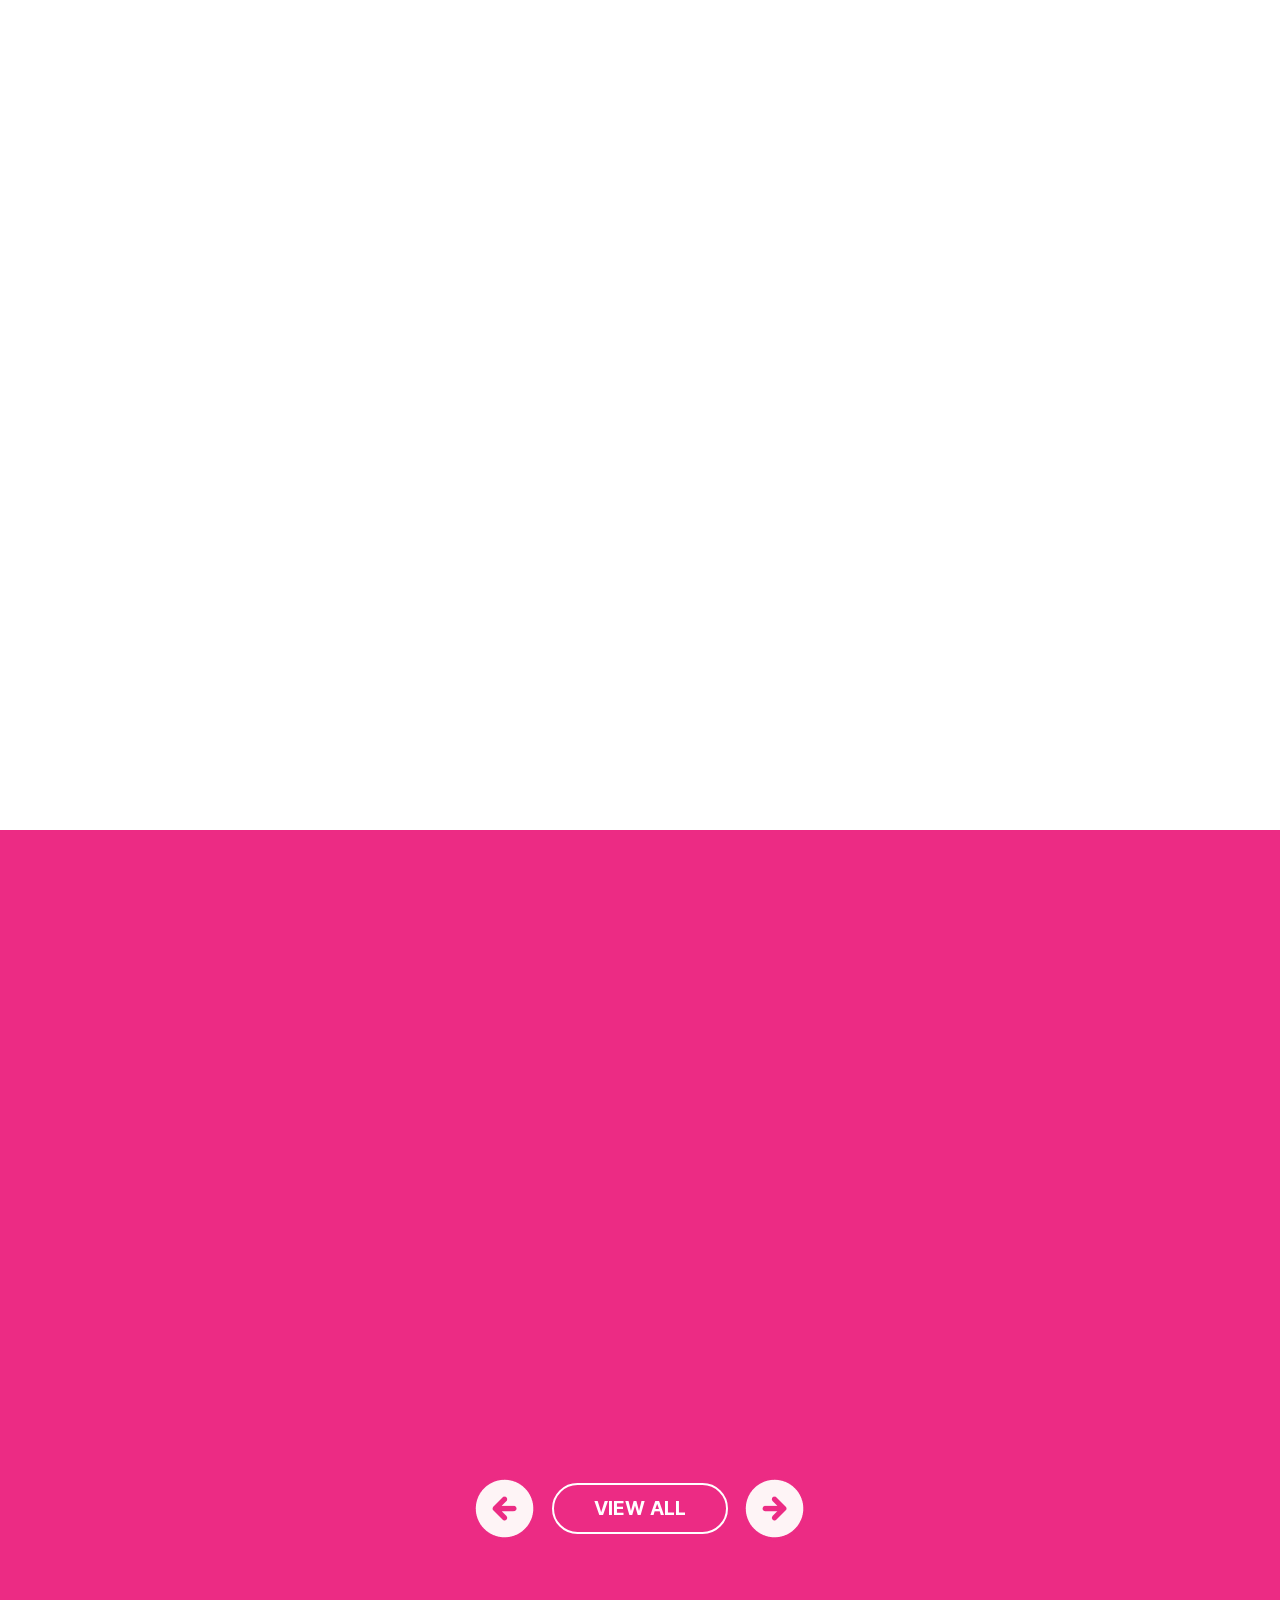
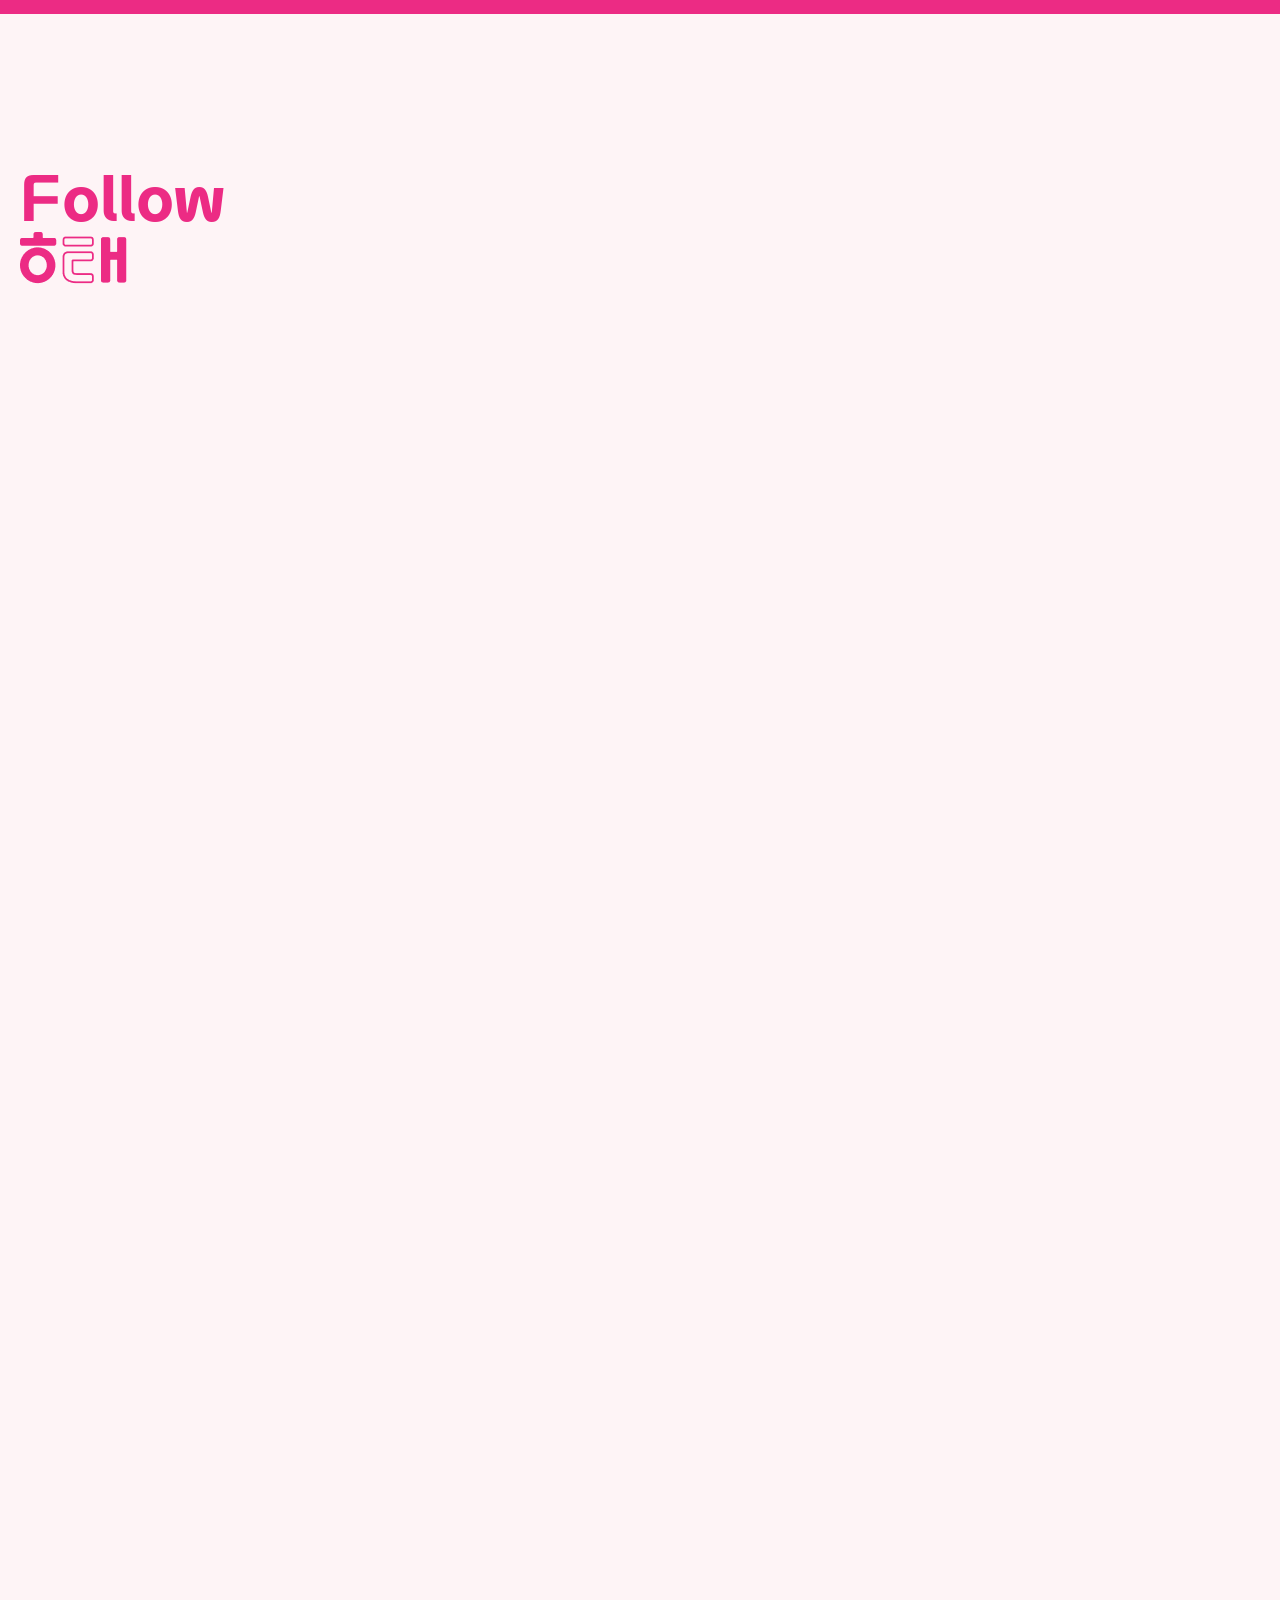
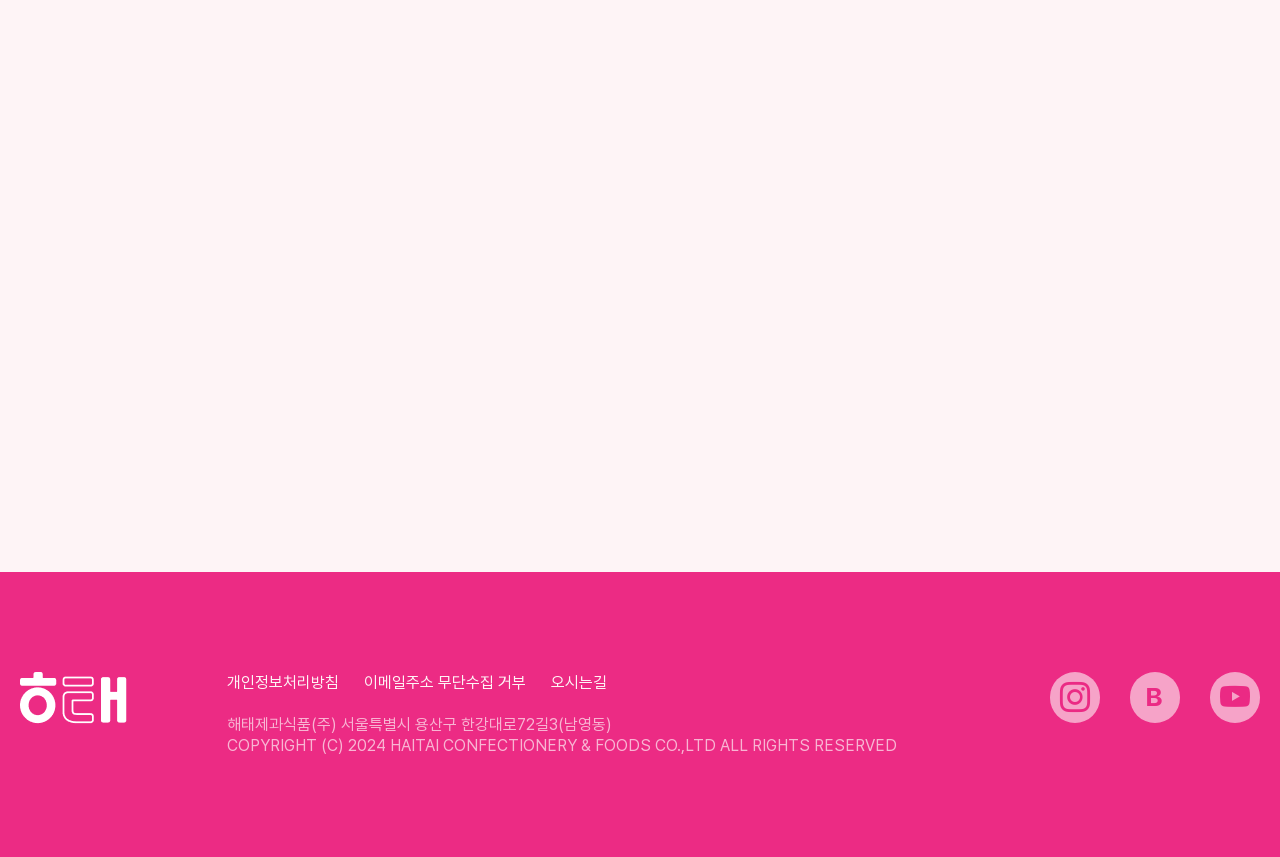
==== commit b85dfe0a: "수정본01" ====
--- a/index.html
+++ b/index.html
@@ -120,7 +120,7 @@
 
           </ul><!--swiper-wrapper-->
           <div class="swiper-pagination"></div>
-        </div><!--swiper-->
+        </div><!--swiper banner-list-->
 
       </section><!--banner-->
 
--- a/css/main.css
+++ b/css/main.css
@@ -284,6 +284,7 @@
 
   #tasty-pick .tasty-h3 span {
     padding: 0;
+    font-size: 4rem;
   }
 
   #tasty-pick .pick {
@@ -298,6 +299,10 @@
 @media(max-width: 768px) {
   #tasty-pick {
     padding-top: 100px;
+  }
+
+  #tasty-pick .tasty-h3 span {
+    font-size: 3.5rem;
   }
 
   #tasty-pick .inner {
@@ -486,7 +491,7 @@
   }
 
   #new-prd h3 {
-    font-size: 4rem;
+    font-size: 3.5rem;
   }
 
   #new-prd .swiper-button-next,
@@ -494,6 +499,10 @@
     display: none;
   }
 
+  #new-prd p {
+    font-size: 1.8rem;
+  }
+
   #new-prd>.btn-more a {
     border: 2px solid #fff;
     font-size: 1.6rem;
@@ -502,6 +511,22 @@
   #new-prd>.btn-more {
     bottom: 80px;
   }
+
+  #banner .swiper-slide {
+    position: relative;
+    height: 100svh;
+  }
+
+  #banner .banner-txt {
+    top: 140px;
+    bottom: auto;
+    left: 30px;
+    right: 30px;
+  }
+
+  #banner .banner-txt > .inner {
+    padding: 0;
+  }
 }
 
 @media(max-width: 768px) {
@@ -511,10 +536,12 @@
 
   #new-prd h3 {
     color: var(--main-color);
+    font-size: 3rem;
   }
 
   #new-prd p {
     color: var(--main-color);
+    font-size: 1.6rem;
   }
 
   #new-prd>.btn-more {
@@ -532,6 +559,29 @@
     background-color: var(--main-color);
     color: #fff;
   }
+
+    #banner .banner-txt {
+    top: 120px;
+    left: 20px;
+    right: 20px;
+  }
+
+  #banner .banner-txt span {
+    font-size: 2rem;
+  }
+
+  #banner .banner-txt h2 {
+    font-size: clamp(3.6rem, 10vw, 5rem);
+    margin-bottom: 12px;
+  }
+
+  #banner .banner-txt p {
+    font-size: 1.6rem;
+    line-height: 1.5;
+    white-space: normal;
+    word-break: keep-all;
+    overflow-wrap: break-word;
+  }
 }
 
 /*follow*/
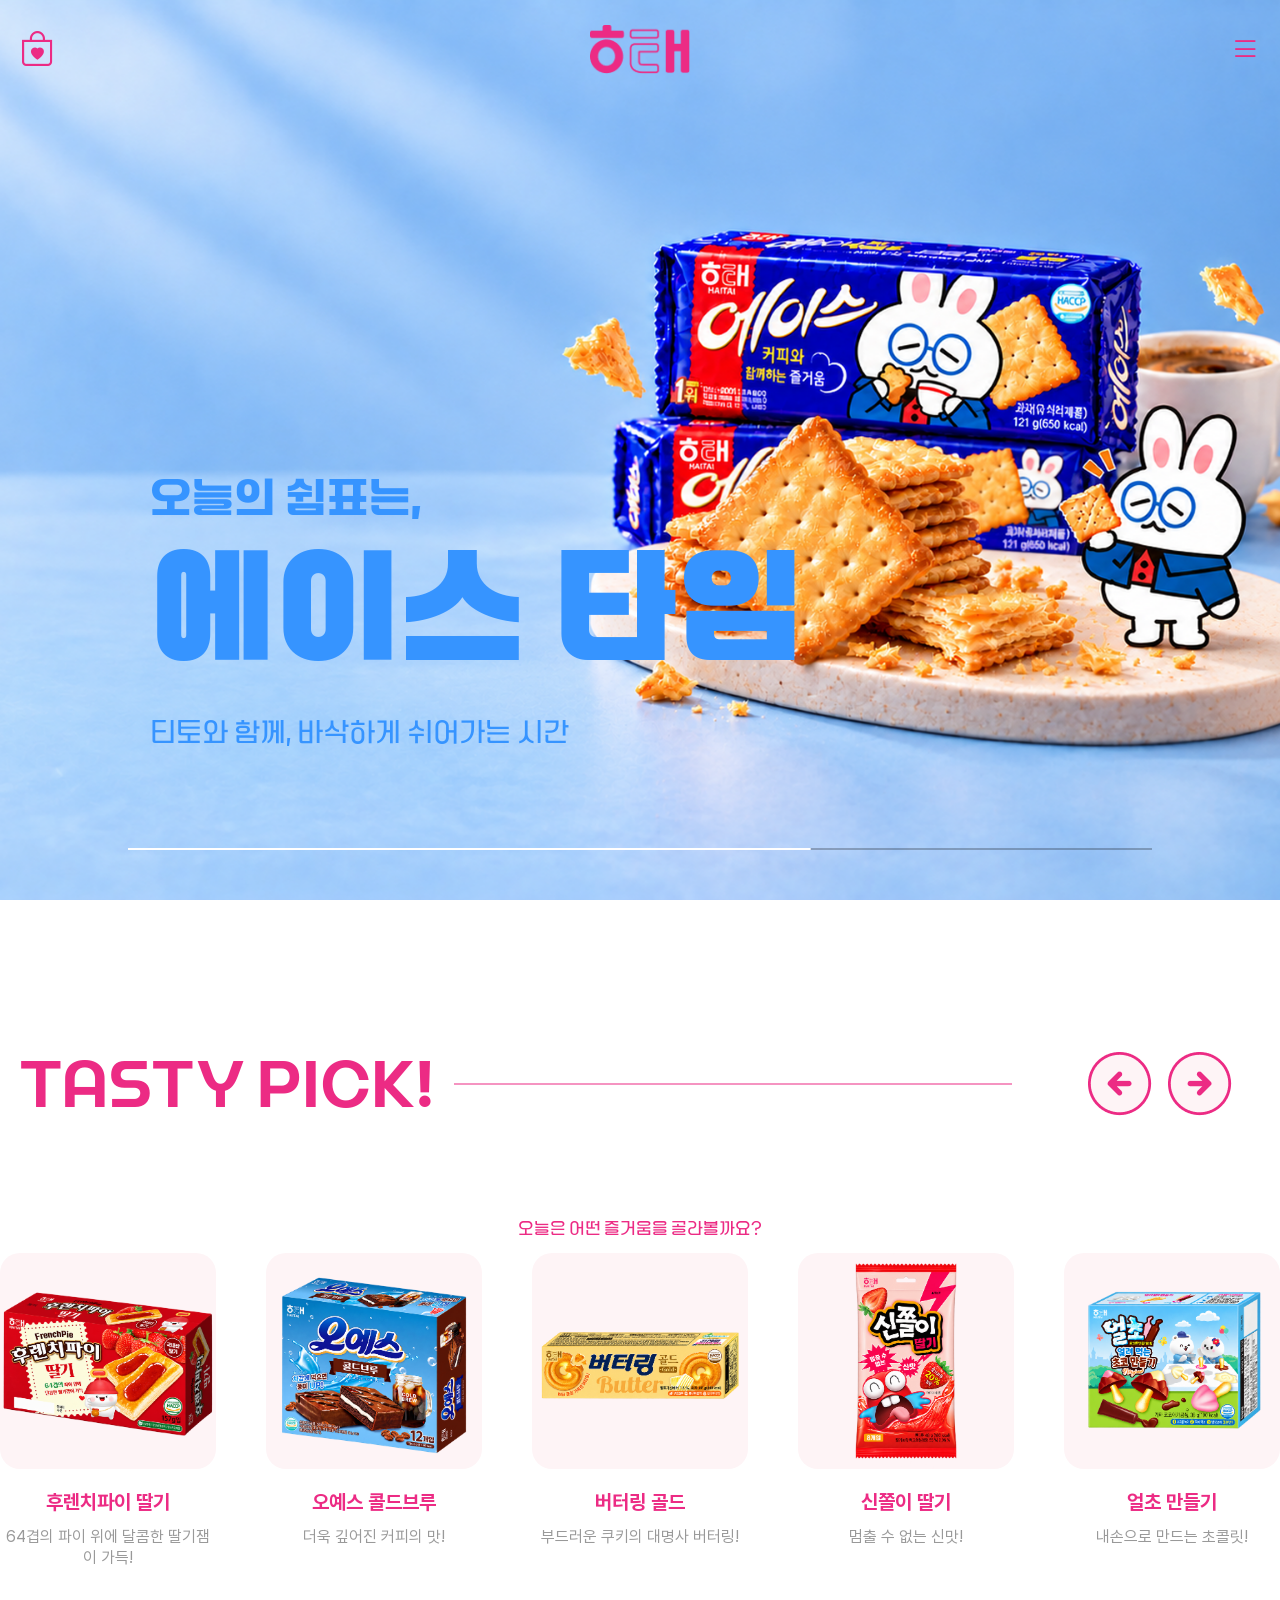
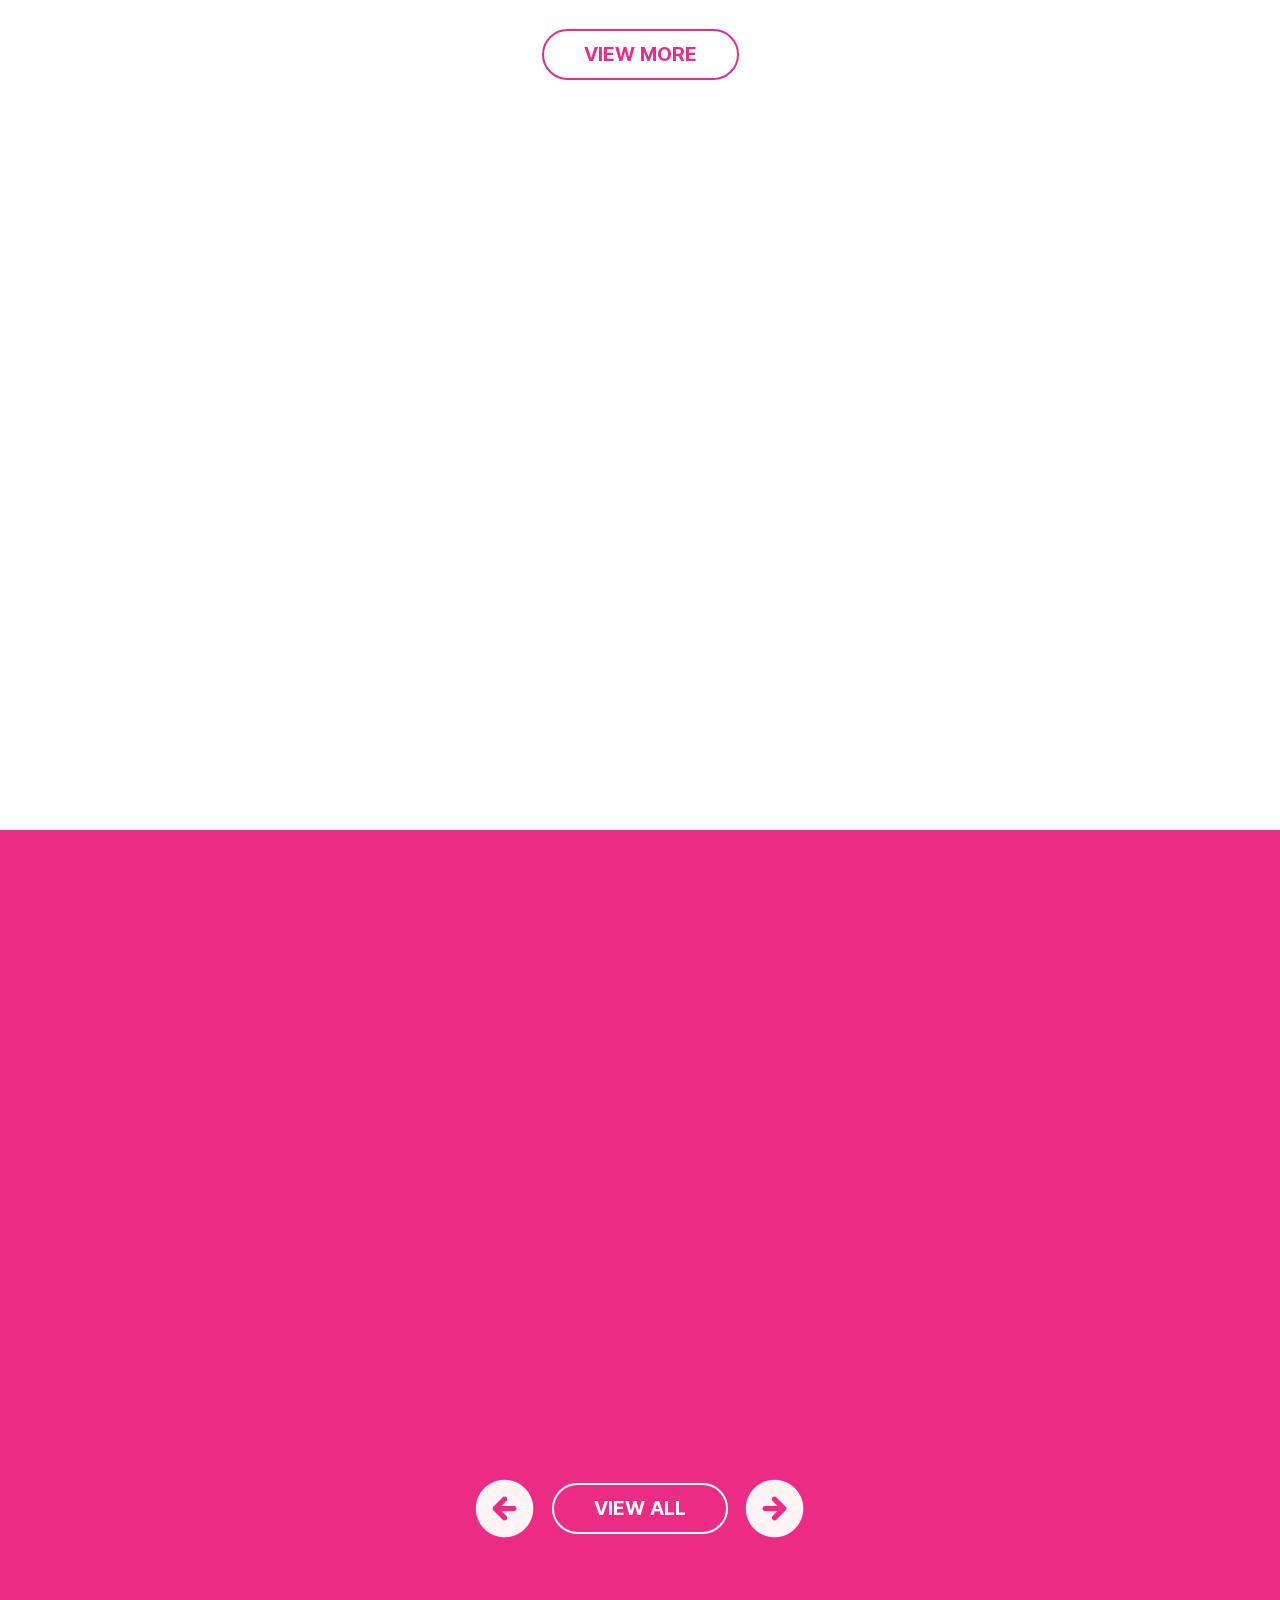
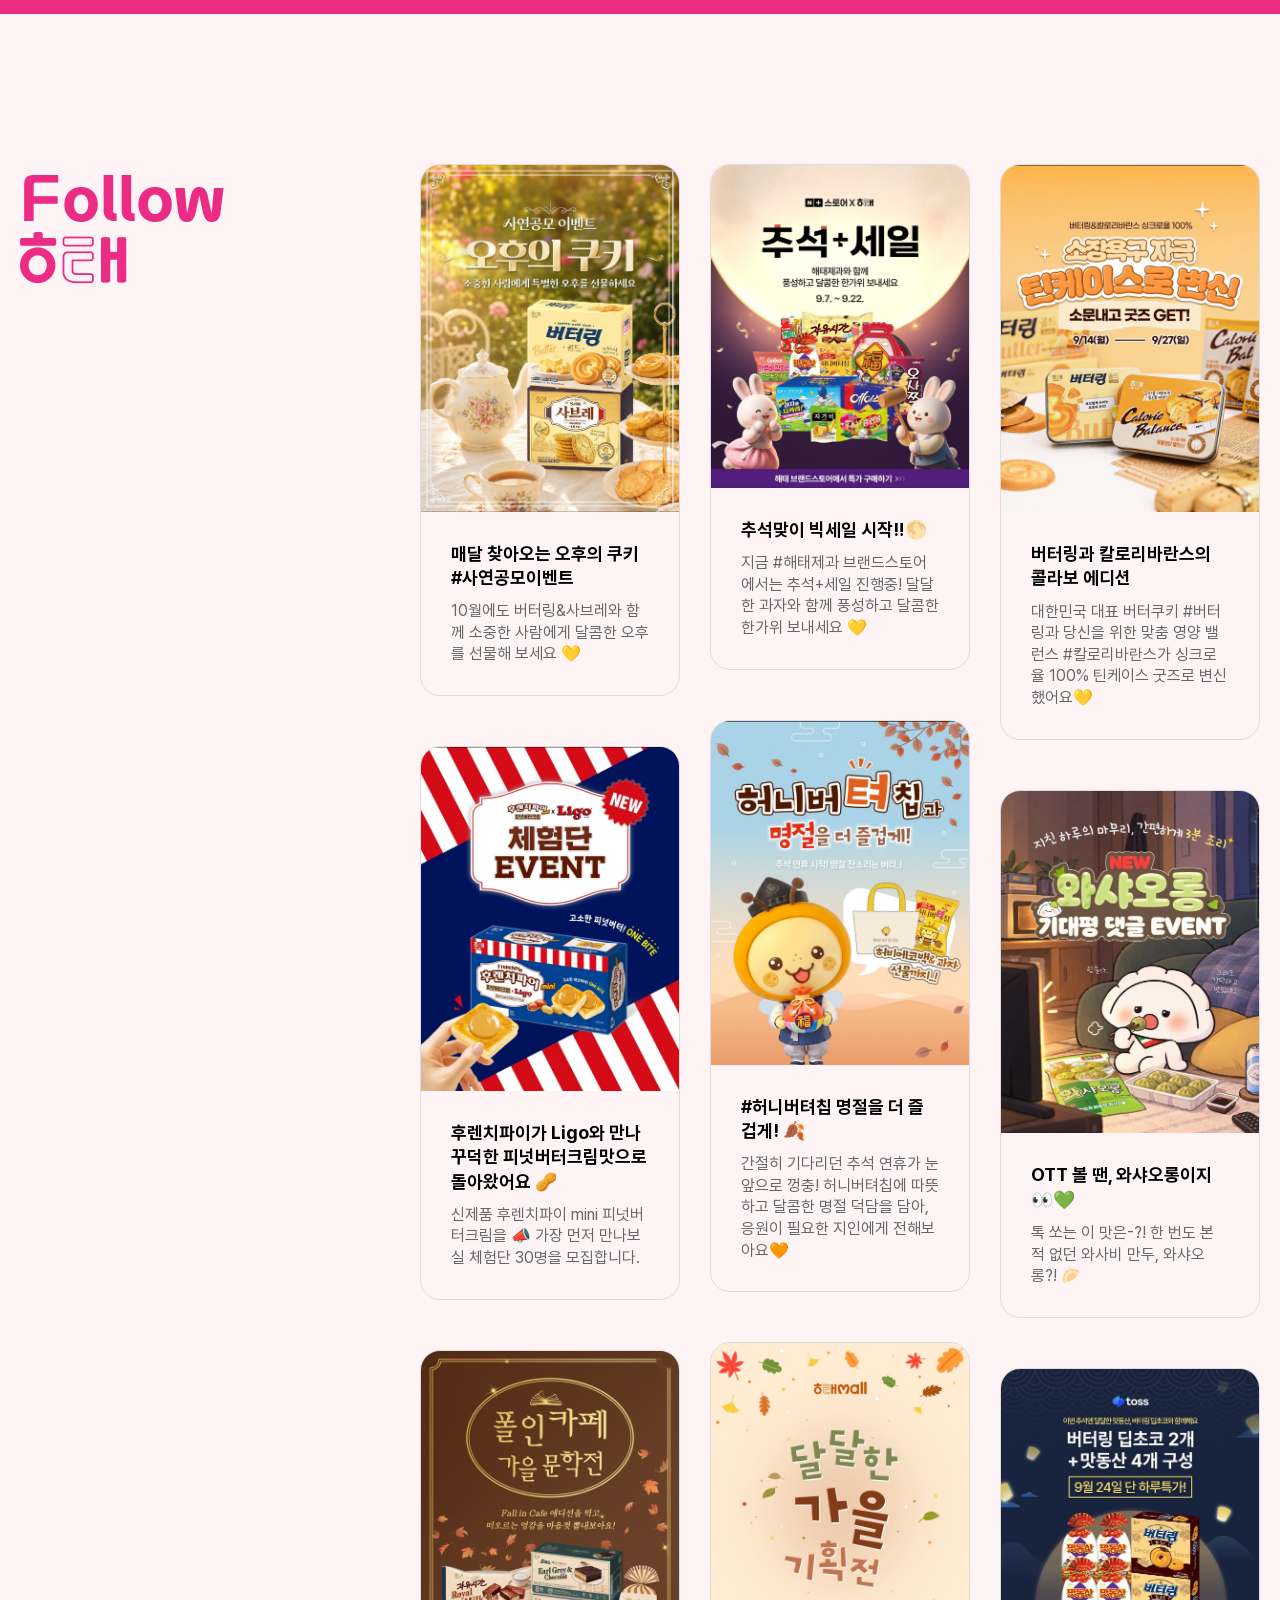
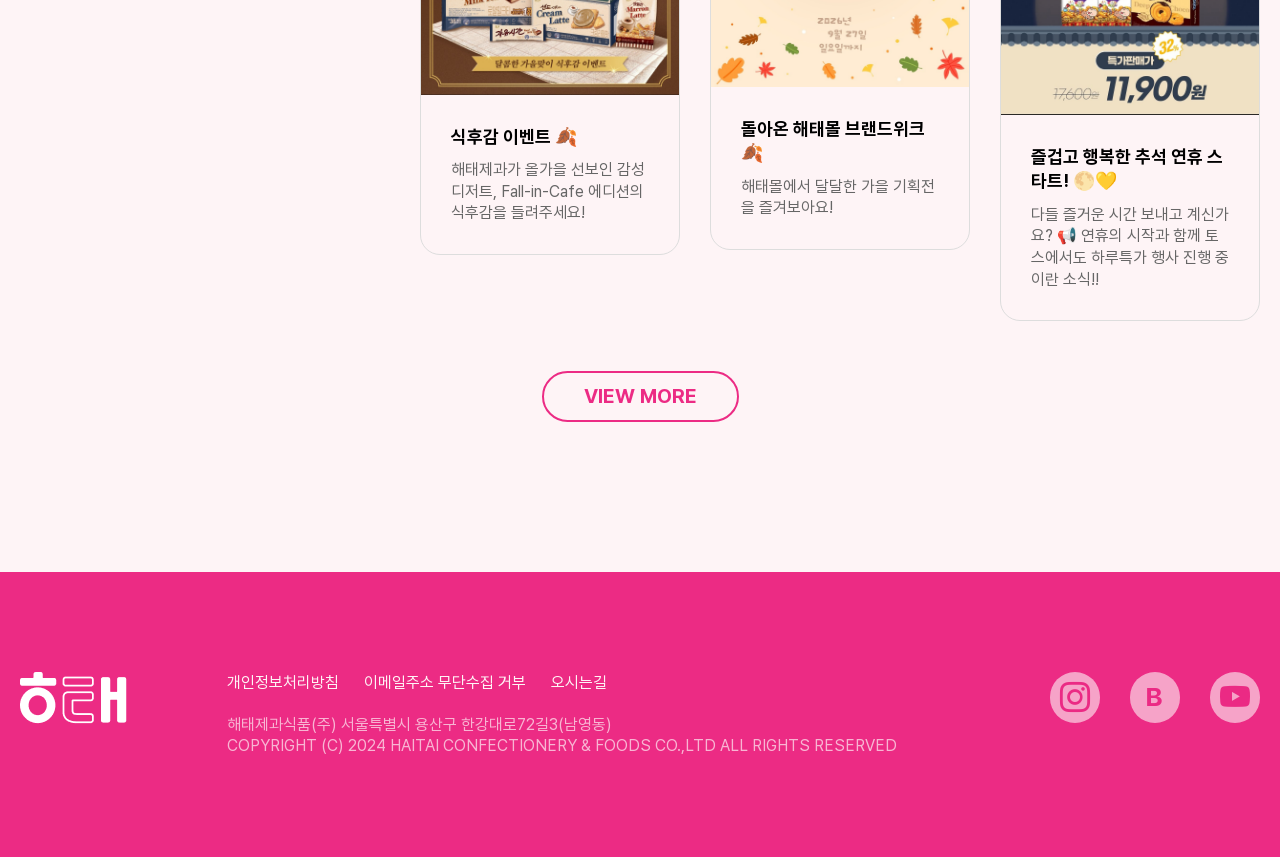
==== commit 8e6e0fb8: "수정본05" ====
--- a/index.html
+++ b/index.html
@@ -51,7 +51,7 @@
                 </ul>
               </li>
             </ul>
-            <a href="#">
+            <a href="https://haitaimall.co.kr/">
               <div class="bi bi-bag-heart cart"></div>
             </a>
           </div><!--utill-->
@@ -412,9 +412,9 @@
         </div><!--left-->
 
         <ul class="sns">
-          <li><a href="#" class="bi bi-instagram"></a></li>
-          <li><a href="#" class="bi bi-type-bold"></a></li>
-          <li><a href="#" class="bi bi-youtube"></a></li>
+          <li><a href="https://www.instagram.com/haitai_co" class="bi bi-instagram"></a></li>
+          <li><a href="https://blog.naver.com/htlatte" class="bi bi-type-bold"></a></li>
+          <li><a href="https://www.youtube.com/haitaico" class="bi bi-youtube"></a></li>
         </ul>
 
       </div><!--inner-->
--- a/css/common.css
+++ b/css/common.css
@@ -156,6 +156,10 @@
     transform: none;
   }
 
+  header h1 img{
+    width: 70px;
+  }
+
   header .utill {
     display: none;
   }
@@ -308,4 +312,10 @@
     padding: 50px 0;
     font-size: 1.2rem;
   }
+
+  main .btn-more a {
+  border: 1px solid var(--main-color);
+  padding: 8px 30px;
+  font-size: 1.5rem;
+}
 }
--- a/css/main.css
+++ b/css/main.css
@@ -308,11 +308,6 @@
   #tasty-pick .inner {
     margin-bottom: 60px;
   }
-
-  #tasty-pick .btn-more a {
-    font-size: 1.8rem;
-    padding: 10px 30px;
-  }
 }
 
 /*해태스토리*/
@@ -378,9 +373,8 @@
   }
 
   #brand-story>.btn-more a {
-    border: 2px solid #fff;
+    border: 1px solid #fff;
     font-weight: 500;
-    padding: 10px 30px;
     font-size: 1.6rem;
   }
 }
@@ -427,9 +421,9 @@
 
 #new-prd .swiper-slide .btn-more a {
   border: none;
-  padding: 10px 30px;
-  font-size: 1.6rem;
-  font-weight: 600;
+  padding: 8px 20px;
+  font-size: 1.3rem;
+  font-weight: 500;
   color: var(--main-color);
   background-color: #fff;
 }
@@ -549,8 +543,7 @@
   }
 
   #new-prd>.btn-more a {
-    border: 2px solid var(--main-color);
-    font-size: 1.6rem;
+    border: 1px solid var(--main-color);
     color: var(--main-color);
     transition: all 0.5s;
   }
